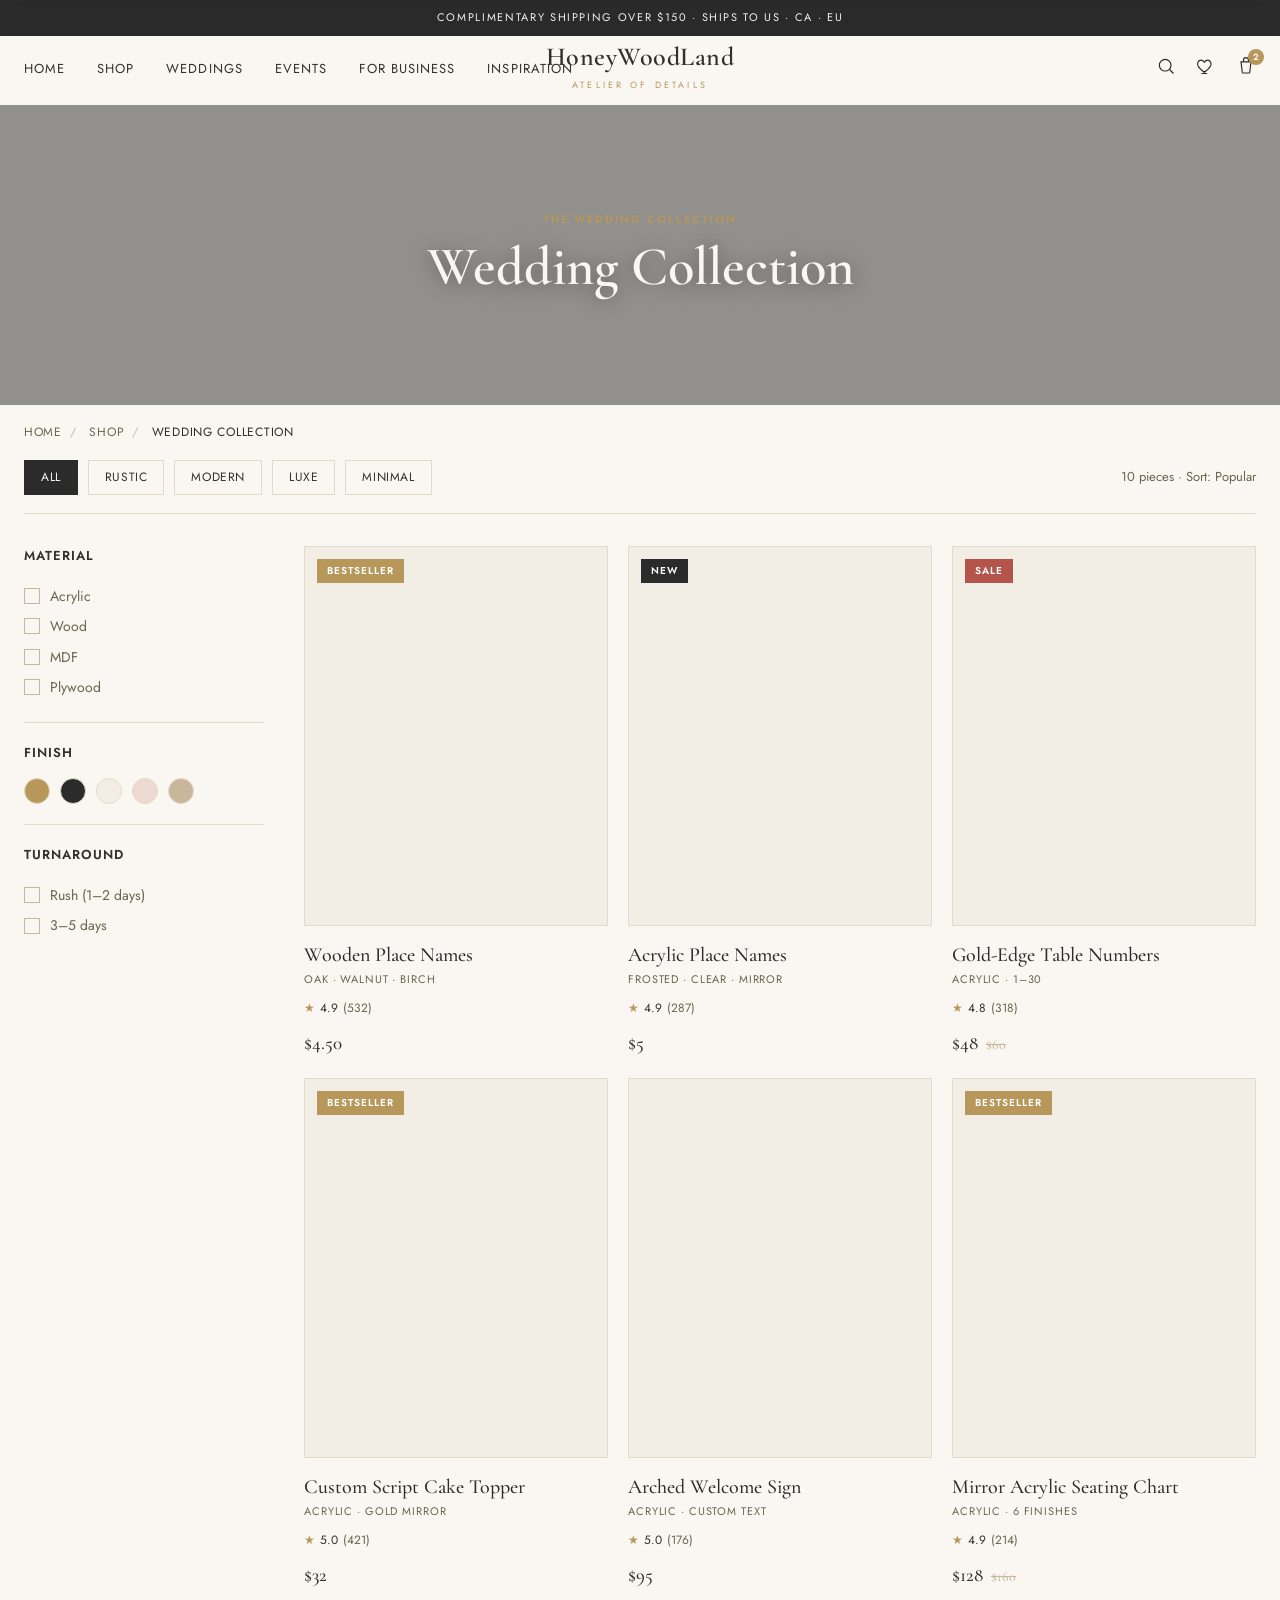
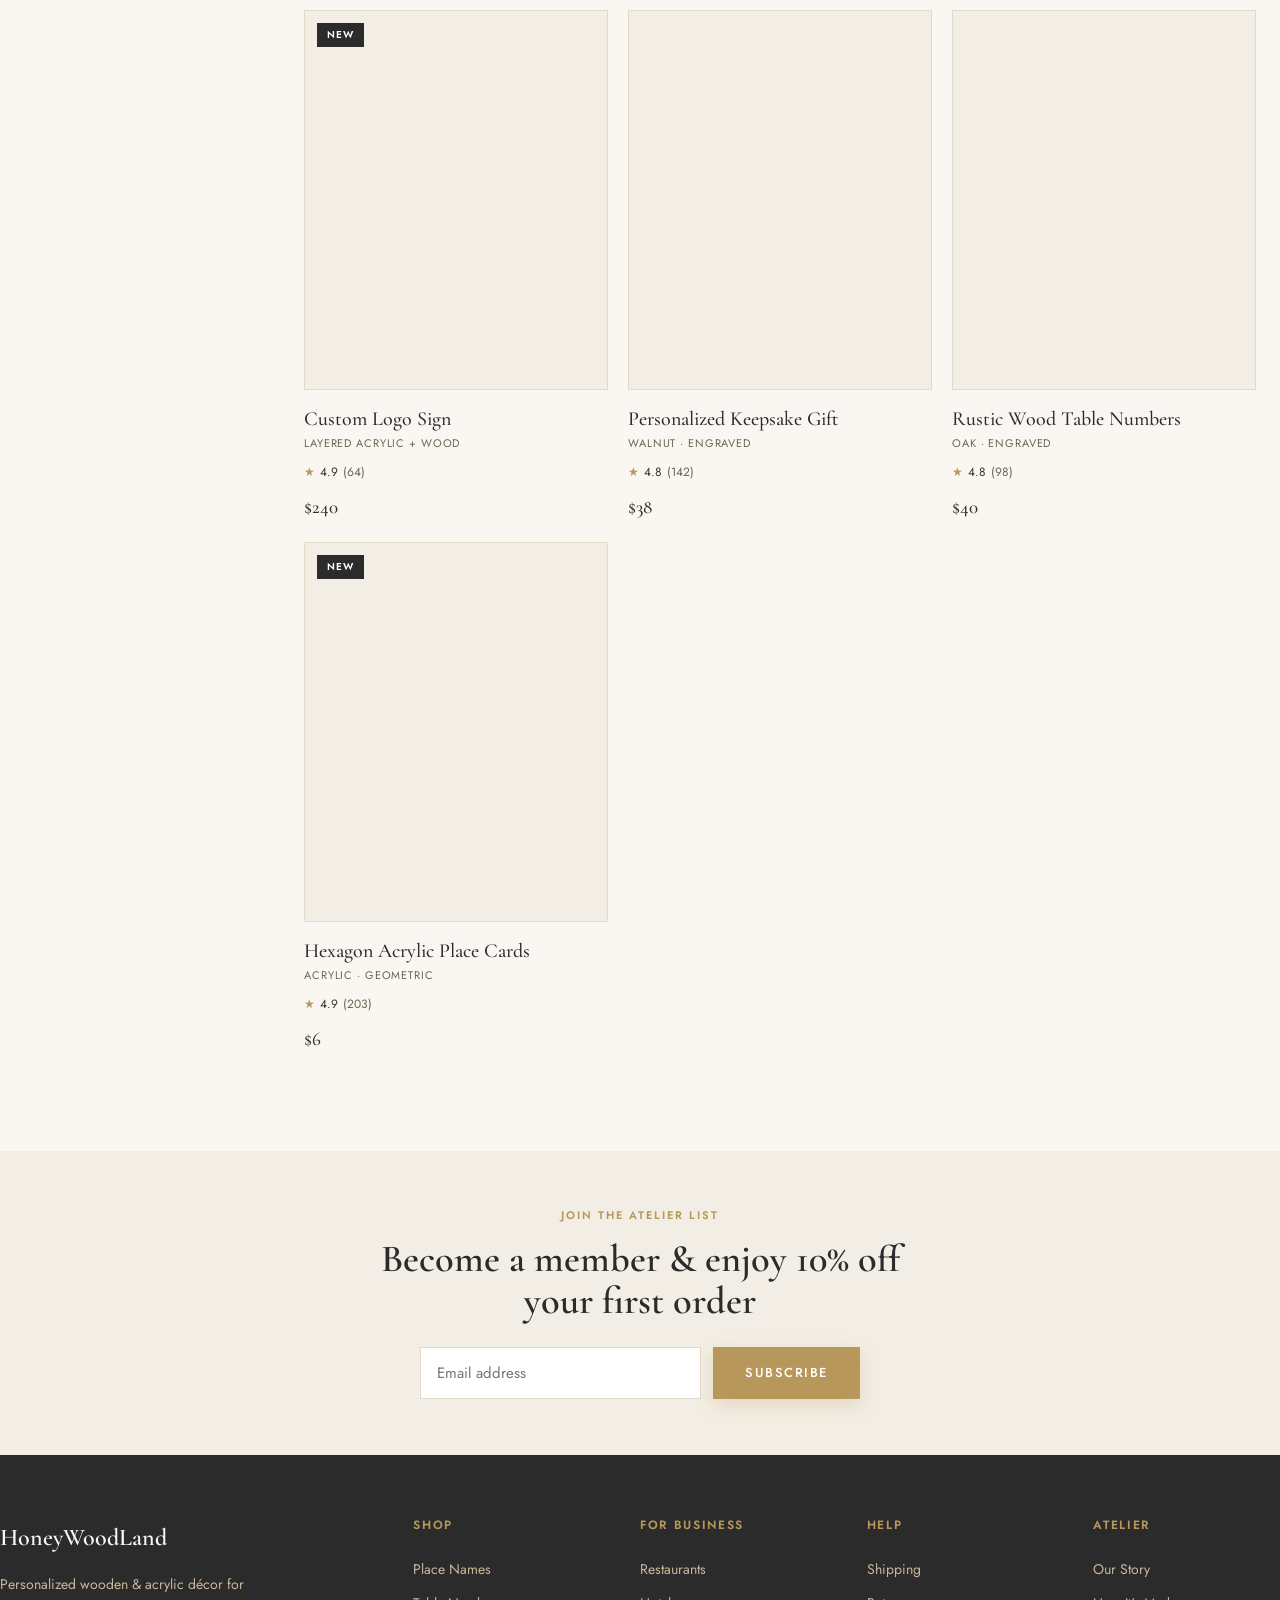
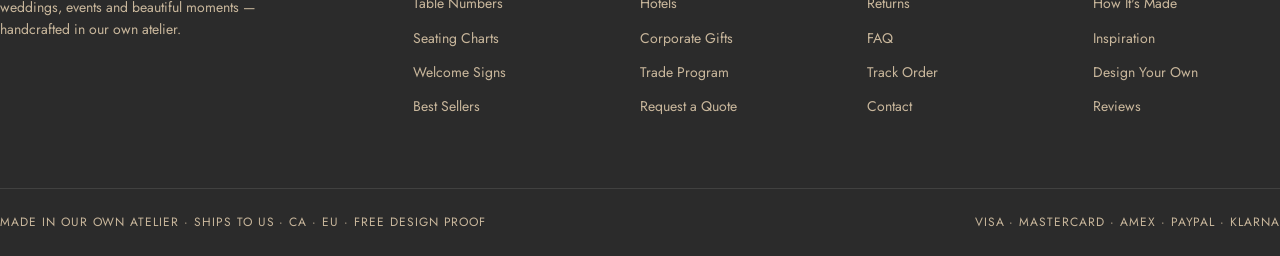
==== category.html @ e16d1b46 "Multi-page step 1: shared header/footer + real category page Co-Authored-By: Claude Opus 4.8 (1M con" ====
<!DOCTYPE html>
<html lang="en">
<head>
<meta charset="UTF-8" />
<meta name="viewport" content="width=device-width, initial-scale=1.0" />
<title>Wedding Collection — Personalized Place Names, Table Numbers &amp; Signs | HoneyWoodLand</title>
<meta name="description" content="Shop the HoneyWoodLand Wedding Collection — personalized laser-cut place names, table numbers, cake toppers, seating charts and custom acrylic &amp; wood signs. Free design proof, worldwide shipping." />
<meta name="keywords" content="personalized wedding decor, laser-cut place names, personalized table numbers, wedding signs, custom acrylic & wood decor, seating charts, cake toppers" />
<meta name="robots" content="index, follow" />
<meta name="theme-color" content="#B8975A" />
<link rel="canonical" href="https://kolomiichukvadym-a11y.github.io/honeywoodland/category.html" />

<!-- Favicon (emoji data-URI) -->
<link rel="icon" href="data:image/svg+xml,<svg xmlns='http://www.w3.org/2000/svg' viewBox='0 0 100 100'><text y='.9em' font-size='90'>🍯</text></svg>" />

<!-- Open Graph -->
<meta property="og:type" content="website" />
<meta property="og:site_name" content="HoneyWoodLand" />
<meta property="og:title" content="Wedding Collection — Personalized Place Names, Table Numbers &amp; Signs | HoneyWoodLand" />
<meta property="og:description" content="Shop personalized laser-cut place names, table numbers, cake toppers and custom acrylic &amp; wood wedding signs — handcrafted to order with a free design proof." />
<meta property="og:url" content="https://kolomiichukvadym-a11y.github.io/honeywoodland/category.html" />
<meta property="og:image" content="https://images.unsplash.com/photo-1523438885200-e635ba2c371e?auto=format&fit=crop&w=1200&q=80" />
<meta property="og:image:alt" content="Personalized wedding table numbers and place names from HoneyWoodLand" />

<!-- Twitter Card -->
<meta name="twitter:card" content="summary_large_image" />
<meta name="twitter:title" content="Wedding Collection — Personalized Décor | HoneyWoodLand" />
<meta name="twitter:description" content="Personalized place names, table numbers and custom acrylic &amp; wood wedding signs — handcrafted to order." />
<meta name="twitter:image" content="https://images.unsplash.com/photo-1523438885200-e635ba2c371e?auto=format&fit=crop&w=1200&q=80" />

<!-- Structured data -->
<script type="application/ld+json">
{
  "@context": "https://schema.org",
  "@type": "BreadcrumbList",
  "itemListElement": [
    { "@type": "ListItem", "position": 1, "name": "Home", "item": "https://kolomiichukvadym-a11y.github.io/honeywoodland/index.html" },
    { "@type": "ListItem", "position": 2, "name": "Shop", "item": "https://kolomiichukvadym-a11y.github.io/honeywoodland/category.html" },
    { "@type": "ListItem", "position": 3, "name": "Wedding Collection", "item": "https://kolomiichukvadym-a11y.github.io/honeywoodland/category.html" }
  ]
}
</script>

<link rel="preconnect" href="https://fonts.googleapis.com" />
<link rel="preconnect" href="https://fonts.gstatic.com" crossorigin />
<link href="https://fonts.googleapis.com/css2?family=Cormorant+Garamond:ital,wght@0,400;0,500;0,600;0,700;1,500&family=Jost:wght@300;400;500;600&display=swap" rel="stylesheet" />

<!-- Shared chrome -->
<link rel="stylesheet" href="assets/site.css" />
<script defer src="assets/site.js"></script>

<style>
  /* ===== category page (page-specific) ===== */
  .cat-hero{position:relative;height:300px;background-size:cover;background-position:center;
    display:flex;align-items:center;justify-content:center;text-align:center}
  .cat-hero .ov{position:absolute;inset:0;background:rgba(43,43,43,.5)}
  .cat-hero .c{position:relative;z-index:1;color:var(--ivory)}
  .cat-hero h1{color:var(--ivory);font-size:clamp(2.2rem,5vw,3.4rem);text-shadow:0 2px 20px rgba(0,0,0,.4);margin-top:10px}

  .breadcrumb{font-size:12px;letter-spacing:.06em;text-transform:uppercase;color:var(--muted);padding:18px 0}
  .breadcrumb a{transition:color .3s}
  .breadcrumb a:hover{color:var(--gold-deep)}
  .breadcrumb .sep{margin:0 8px;color:var(--taupe)}
  .breadcrumb .cur{color:var(--charcoal)}

  .cat-bar{display:flex;justify-content:space-between;align-items:center;gap:16px;flex-wrap:wrap;
    padding:0 0 18px;border-bottom:1px solid var(--line)}
  .cat-bar .chips{display:flex;gap:10px;flex-wrap:wrap}
  .chip{border:1px solid var(--line);padding:7px 16px;font-size:12px;letter-spacing:.05em;
    text-transform:uppercase;cursor:pointer;transition:all .2s;user-select:none}
  .chip.active{background:var(--charcoal);color:var(--ivory);border-color:var(--charcoal)}
  .cat-bar .meta{font-size:13px;color:var(--muted)}

  .cat-body{display:grid;grid-template-columns:240px 1fr;gap:40px;padding:32px 0 96px}
  @media(max-width:900px){.cat-body{grid-template-columns:1fr}.filters{display:none}}

  .filters .fg{border-bottom:1px solid var(--line);padding-bottom:20px;margin-bottom:20px}
  .filters .fg .ft{font-size:13px;font-weight:600;letter-spacing:.08em;text-transform:uppercase;margin-bottom:14px}
  .filters .fg label{display:flex;align-items:center;gap:10px;font-size:14px;color:var(--muted);padding:4px 0;cursor:pointer}
  .filters .fg label .bx{width:16px;height:16px;border:1px solid var(--taupe);position:relative;flex-shrink:0}
  .filters .fg label .bx.on{background:var(--gold);border-color:var(--gold)}
  .filters .fg label .bx.on::after{content:"";position:absolute;left:4px;top:1px;width:5px;height:9px;
    border:solid #fff;border-width:0 2px 2px 0;transform:rotate(45deg)}
  .filters .colors{display:flex;gap:10px;flex-wrap:wrap}
  .filters .colors .c{width:26px;height:26px;border-radius:50%;border:1px solid var(--line);cursor:pointer;transition:box-shadow .2s}
  .filters .colors .c.on{box-shadow:0 0 0 2px var(--gold),0 0 0 4px var(--ivory)}

  /* product cards (shared visual language with the home page) */
  .prods{display:grid;grid-template-columns:repeat(3,1fr);gap:20px}
  @media(max-width:980px){.prods{grid-template-columns:repeat(2,1fr)}}
  @media(max-width:520px){.prods{grid-template-columns:1fr}}
  .card{cursor:pointer;display:block}
  .card .imgbox{position:relative;aspect-ratio:4/5;overflow:hidden;border:1px solid var(--line);background:var(--cream);transition:box-shadow .5s}
  .card:hover .imgbox{box-shadow:0 18px 40px rgba(43,43,43,.12)}
  .card .imgbox .bg{position:absolute;inset:0;background-size:cover;background-position:center;
    transition:transform .7s cubic-bezier(.22,1,.36,1),opacity .7s}
  .card .imgbox .bg2{opacity:0}
  .card:hover .bg1{opacity:0;transform:scale(1.04)}
  .card:hover .bg2{opacity:1;transform:scale(1.04)}
  .card .badge{position:absolute;top:12px;left:12px;padding:4px 10px;font-size:10px;font-weight:600;
    letter-spacing:.1em;text-transform:uppercase;color:#fff;z-index:2}
  .badge-best{background:var(--gold)}.badge-new{background:var(--charcoal)}.badge-sale{background:#B5544A}
  .card .fav{position:absolute;top:12px;right:12px;width:36px;height:36px;border-radius:50%;
    background:rgba(250,247,242,.85);display:flex;align-items:center;justify-content:center;
    opacity:0;transition:opacity .3s;z-index:2}
  .card:hover .fav{opacity:1}
  .card .fav svg{width:16px;height:16px;stroke:var(--charcoal);stroke-width:1.5;fill:none}
  .card .info{padding-top:18px}
  .card .info h3{font-size:20px;font-weight:500;transition:color .3s}
  .card:hover .info h3{color:var(--gold-deep)}
  .card .info .mat{font-size:11px;letter-spacing:.08em;text-transform:uppercase;color:var(--muted);margin-top:5px}
  .card .info .rate{display:flex;align-items:center;gap:5px;font-size:12px;margin-top:10px}
  .card .info .rate .star{color:var(--gold)}
  .card .info .price{margin-top:10px;font-weight:500;font-family:var(--serif);font-size:19px}
  .card .info .price .old{color:var(--taupe);text-decoration:line-through;margin-left:8px;font-size:14px}
</style>
</head>
<body>

<!-- SHARED HEADER (injected by site.js) -->
<header id="site-header"></header>

<!-- CATEGORY HERO -->
<section class="cat-hero" aria-label="Wedding Collection" style="background-image:url('https://images.unsplash.com/photo-1523438885200-e635ba2c371e?auto=format&fit=crop&w=2000&q=80')">
  <div class="ov"></div>
  <div class="c">
    <p class="overline" style="color:var(--gold)">The Wedding Collection</p>
    <h1>Wedding Collection</h1>
  </div>
</section>

<main class="wrap">
  <!-- BREADCRUMB -->
  <nav class="breadcrumb" aria-label="Breadcrumb">
    <a href="index.html">Home</a><span class="sep">/</span>
    <a href="category.html">Shop</a><span class="sep">/</span>
    <span class="cur">Wedding Collection</span>
  </nav>

  <!-- STYLE CHIPS + COUNT -->
  <div class="cat-bar">
    <div class="chips">
      <div class="chip active">All</div>
      <div class="chip">Rustic</div>
      <div class="chip">Modern</div>
      <div class="chip">Luxe</div>
      <div class="chip">Minimal</div>
    </div>
    <div class="meta" id="catMeta">10 pieces · Sort: Popular</div>
  </div>

  <!-- FILTERS + GRID -->
  <div class="cat-body">
    <aside class="filters" aria-label="Filters">
      <div class="fg">
        <div class="ft">Material</div>
        <label><span class="bx"></span>Acrylic</label>
        <label><span class="bx"></span>Wood</label>
        <label><span class="bx"></span>MDF</label>
        <label><span class="bx"></span>Plywood</label>
      </div>
      <div class="fg">
        <div class="ft">Finish</div>
        <div class="colors">
          <div class="c" style="background:#B8975A" title="Gold"></div>
          <div class="c" style="background:#2B2B2B" title="Charcoal"></div>
          <div class="c" style="background:#F3EEE5" title="Frosted"></div>
          <div class="c" style="background:#EBD9D2" title="Blush"></div>
          <div class="c" style="background:#C9B79C" title="Oak"></div>
        </div>
      </div>
      <div class="fg" style="border:none">
        <div class="ft">Turnaround</div>
        <label><span class="bx"></span>Rush (1–2 days)</label>
        <label><span class="bx"></span>3–5 days</label>
      </div>
    </aside>

    <div class="prods" id="catProds"></div>
  </div>
</main>

<!-- SHARED FOOTER (injected by site.js) -->
<footer id="site-footer"></footer>

<script>
  /* ---- category product data ---- */
  var U = function (id, w) {
    return 'https://images.unsplash.com/photo-' + id + '?auto=format&fit=crop&w=' + (w || 600) + '&q=80';
  };
  var products = [
    {t:"Wooden Place Names",m:"Oak · Walnut · Birch",p:"$4.50",r:"4.9",rv:"532",b:"best",i:"1464366400600-7168b8af9bc3",h:"1511285560929-80b456fea0bc"},
    {t:"Acrylic Place Names",m:"Frosted · Clear · Mirror",p:"$5",r:"4.9",rv:"287",b:"new",i:"1606800052052-a08af7148866",h:"1519225421980-715cb0215aed"},
    {t:"Gold-Edge Table Numbers",m:"Acrylic · 1–30",p:"$48",o:"$60",r:"4.8",rv:"318",b:"sale",i:"1523438885200-e635ba2c371e",h:"1478146896981-b80fe463b330"},
    {t:"Custom Script Cake Topper",m:"Acrylic · Gold mirror",p:"$32",r:"5.0",rv:"421",b:"best",i:"1535254973040-607b474cb50d",h:"1522767131594-6b7e96848fba"},
    {t:"Arched Welcome Sign",m:"Acrylic · Custom text",p:"$95",r:"5.0",rv:"176",i:"1591604466107-ec97de577aff",h:"1525258946800-98cfd641d0de"},
    {t:"Mirror Acrylic Seating Chart",m:"Acrylic · 6 finishes",p:"$128",o:"$160",r:"4.9",rv:"214",b:"best",i:"1519225421980-715cb0215aed",h:"1606800052052-a08af7148866"},
    {t:"Custom Logo Sign",m:"Layered Acrylic + Wood",p:"$240",r:"4.9",rv:"64",b:"new",i:"1517248135467-4c7edcad34c4",h:"1554118811-1e0d58224f24"},
    {t:"Personalized Keepsake Gift",m:"Walnut · Engraved",p:"$38",r:"4.8",rv:"142",i:"1503602642458-232111445657",h:"1525258946800-98cfd641d0de"},
    {t:"Rustic Wood Table Numbers",m:"Oak · Engraved",p:"$40",r:"4.8",rv:"98",i:"1464366400600-7168b8af9bc3",h:"1523438885200-e635ba2c371e"},
    {t:"Hexagon Acrylic Place Cards",m:"Acrylic · Geometric",p:"$6",r:"4.9",rv:"203",b:"new",i:"1606800052052-a08af7148866",h:"1478146896981-b80fe463b330"}
  ];
  var badgeCls = {best:"badge-best", "new":"badge-new", sale:"badge-sale"};
  var badgeTxt = {best:"Bestseller", "new":"New", sale:"Sale"};

  function card(p) {
    return '<a class="card" href="product.html">' +
      '<div class="imgbox">' +
        (p.b ? '<span class="badge ' + badgeCls[p.b] + '">' + badgeTxt[p.b] + '</span>' : '') +
        '<span class="fav" role="button" aria-label="Add to wishlist"><svg viewBox="0 0 24 24"><path d="M12 21s-7-4.5-9.5-9C1 9 2.5 5 6 5c2 0 3.2 1.3 4 2.5C10.8 6.3 12 5 14 5c3.5 0 5 4 3.5 7-2.5 4.5-9.5 9-9.5 9z"/></svg></span>' +
        '<div class="bg bg1" role="img" aria-label="' + p.t + ' — ' + p.m + '" style="background-image:url(\'' + U(p.i, 600) + '\')"></div>' +
        '<div class="bg bg2" aria-hidden="true" style="background-image:url(\'' + U(p.h, 600) + '\')"></div>' +
      '</div>' +
      '<div class="info">' +
        '<h3>' + p.t + '</h3>' +
        '<div class="mat">' + p.m + '</div>' +
        '<div class="rate"><span class="star">★</span> ' + p.r + ' <span style="color:var(--muted)">(' + p.rv + ')</span></div>' +
        '<div class="price">' + p.p + (p.o ? '<span class="old">' + p.o + '</span>' : '') + '</div>' +
      '</div>' +
    '</a>';
  }

  var grid = document.getElementById('catProds');
  grid.innerHTML = products.map(card).join('');
  document.getElementById('catMeta').textContent = products.length + ' pieces · Sort: Popular';

  /* heart = wishlist (don't navigate); card body = go to product.html */
  grid.addEventListener('click', function (e) {
    var fav = e.target.closest('.fav');
    if (fav) {
      e.preventDefault();
      fav.classList.toggle('on');
      window.toast(fav.classList.contains('on') ? 'Added to wishlist' : 'Removed from wishlist');
    }
  });

  /* style chips (single select) */
  document.querySelectorAll('.cat-bar .chips .chip').forEach(function (c) {
    c.addEventListener('click', function () {
      var cur = document.querySelector('.cat-bar .chips .chip.active');
      if (cur) cur.classList.remove('active');
      c.classList.add('active');
    });
  });

  /* filter checkboxes + colour swatches */
  document.querySelectorAll('.filters .fg label').forEach(function (l) {
    var bx = l.querySelector('.bx');
    if (bx) l.addEventListener('click', function () { bx.classList.toggle('on'); });
  });
  document.querySelectorAll('.filters .colors .c').forEach(function (c) {
    c.addEventListener('click', function () { c.classList.toggle('on'); });
  });
</script>
</body>
</html>
---- assets/site.css ----
/* ============================================================
   HoneyWoodLand — shared site styles (tokens, base, utilities,
   buttons, header, footer, drawer, search, toast).
   Page-specific styles live in each page's own <style> block.
   ============================================================ */

:root{
  --ivory:#FAF7F2; --cream:#F3EEE5; --charcoal:#2B2B2B; --ink:#33312c;
  --gold:#B8975A; --gold-deep:#9C7D44; --taupe:#C9B79C; --blush:#EBD9D2;
  --line:#E3DAC9; --muted:#6B6451; --white:#fff;
  --serif:'Cormorant Garamond',Georgia,serif;
  --sans:'Jost',system-ui,sans-serif;
  --max:1320px;
}

/* base */
*{margin:0;padding:0;box-sizing:border-box}
html{scroll-behavior:smooth}
body{font-family:var(--sans);background:var(--ivory);color:var(--ink);
  -webkit-font-smoothing:antialiased;line-height:1.6;overflow-x:hidden}
img{display:block;max-width:100%}
a{text-decoration:none;color:inherit}
::selection{background:rgba(184,151,90,.3)}
h1,h2,h3,h4{font-family:var(--serif);font-weight:600;color:var(--charcoal);line-height:1.1}
[id]{scroll-margin-top:88px}

/* utilities */
.wrap{max-width:var(--max);margin:0 auto;padding:0 24px}
.overline{font-size:11px;font-weight:600;letter-spacing:.18em;text-transform:uppercase;color:var(--gold)}
.section{padding:96px 0}
@media(max-width:768px){.section{padding:56px 0}}
.head{text-align:center;margin-bottom:48px}
.head h2{font-size:clamp(2rem,4vw,2.8rem);margin-top:12px}
.head.row{display:flex;justify-content:space-between;align-items:flex-end;text-align:left}
@media(max-width:680px){.head.row{flex-direction:column;align-items:flex-start;gap:16px}}

/* buttons */
.btn{display:inline-flex;align-items:center;gap:8px;padding:16px 32px;font-family:var(--sans);
  font-size:13px;font-weight:500;letter-spacing:.12em;text-transform:uppercase;cursor:pointer;
  border:none;transition:all .35s cubic-bezier(.22,1,.36,1)}
.btn-primary{background:var(--gold);color:#fff;box-shadow:0 6px 20px rgba(184,151,90,.28)}
.btn-primary:hover{background:var(--gold-deep);box-shadow:0 8px 26px rgba(156,125,68,.36);transform:translateY(-1px)}
.btn-outline{background:transparent;border:1.5px solid var(--charcoal);color:var(--charcoal)}
.btn-outline:hover{background:var(--charcoal);color:var(--ivory)}
.btn-light{background:transparent;border:1.5px solid rgba(250,247,242,.7);color:var(--ivory)}
.btn-light:hover{background:var(--ivory);color:var(--charcoal)}
.arrow{display:inline-flex;align-items:center;gap:8px;font-size:13px;font-weight:500;
  letter-spacing:.1em;text-transform:uppercase;color:var(--gold-deep);transition:gap .3s;cursor:pointer}
.arrow:hover{gap:14px}

/* ============ ANNOUNCEMENT + HEADER ============ */
.announce{background:var(--charcoal);color:var(--ivory);text-align:center;
  font-size:11px;letter-spacing:.15em;padding:9px 0}
header{position:sticky;top:0;z-index:100;background:var(--ivory);border-bottom:1px solid transparent;
  transition:border-color .3s,background .3s}
header.scrolled{border-color:var(--line);background:rgba(250,247,242,.96);backdrop-filter:blur(8px)}
.nav{display:flex;align-items:center;justify-content:space-between;height:68px;position:relative}
.nav-links{display:flex;gap:32px;align-items:center}
.nav-links a{font-size:13px;letter-spacing:.08em;text-transform:uppercase;transition:color .3s;position:relative}
.nav-links a:hover{color:var(--gold-deep)}
.logo{position:absolute;left:50%;transform:translateX(-50%);text-align:center}
.logo .name{font-family:var(--serif);font-size:26px;font-weight:600;letter-spacing:.02em;display:block;line-height:1}
.logo .tag{font-size:9px;letter-spacing:.35em;text-transform:uppercase;color:var(--gold);margin-top:2px}
.nav-icons{display:flex;gap:20px;align-items:center}
.nav-icons svg{width:20px;height:20px;stroke:var(--charcoal);stroke-width:1.4;fill:none;cursor:pointer;transition:stroke .3s}
.nav-icons a{cursor:pointer}
.nav-icons a:hover svg{stroke:var(--gold-deep)}
.nav-icons a.wish.on svg{fill:var(--gold);stroke:var(--gold)}
.cart-ico{position:relative}
.cart-badge{position:absolute;top:-7px;right:-8px;background:var(--gold);color:#fff;font-size:9px;
  font-weight:600;width:16px;height:16px;border-radius:50%;display:flex;align-items:center;justify-content:center}
@keyframes badgePop{0%{transform:scale(1)}40%{transform:scale(1.55)}100%{transform:scale(1)}}
.cart-badge.pop{animation:badgePop .4s cubic-bezier(.22,1,.36,1)}
.burger{display:none;cursor:pointer}
.burger svg{width:24px;height:24px;stroke:var(--charcoal);stroke-width:1.4;fill:none}
@media(max-width:980px){
  .nav-links{display:none}.burger{display:block}
  .logo{left:auto;right:0;transform:none;position:static;margin-left:16px;flex:1}
  .logo .name{font-size:22px;text-align:left}.logo .tag{display:none}
}

/* ============ SEARCH DROPDOWN ============ */
.searchbar{position:fixed;left:0;right:0;top:0;z-index:150;background:var(--ivory);
  border-bottom:1px solid var(--line);box-shadow:0 12px 30px rgba(43,43,43,.08);
  transform:translateY(-100%);transition:transform .35s cubic-bezier(.22,1,.36,1)}
.searchbar.open{transform:none}
.searchbar form{display:flex;align-items:center;gap:16px;height:74px}
.searchbar svg{width:20px;height:20px;stroke:var(--gold-deep);stroke-width:1.6;fill:none;flex-shrink:0}
.searchbar input{flex:1;border:none;background:none;outline:none;font-family:var(--serif);
  font-size:clamp(18px,3vw,26px);color:var(--charcoal)}
.searchbar input::placeholder{color:var(--taupe)}
.searchbar .close{cursor:pointer;border:none;background:none;font-size:24px;line-height:1;color:var(--muted)}
.searchbar .close:hover{color:var(--charcoal)}

/* ============ TOAST ============ */
.toast{position:fixed;left:50%;bottom:32px;transform:translate(-50%,20px);z-index:300;
  background:var(--charcoal);color:var(--ivory);padding:14px 22px;font-size:12px;letter-spacing:.08em;
  text-transform:uppercase;box-shadow:0 14px 34px rgba(43,43,43,.32);opacity:0;pointer-events:none;
  display:flex;align-items:center;gap:10px;transition:opacity .3s,transform .3s;max-width:90vw}
.toast::before{content:"";width:7px;height:7px;border-radius:50%;background:var(--gold);flex-shrink:0}
.toast.show{opacity:1;transform:translate(-50%,0)}

/* ============ FOOTER ============ */
footer{background:var(--charcoal);color:var(--ivory)}
.news{background:var(--cream);color:var(--charcoal);text-align:center;padding:56px 24px}
.news h2{font-size:clamp(1.8rem,3vw,2.4rem);max-width:560px;margin:14px auto 0}
.news form{display:flex;gap:12px;max-width:440px;margin:24px auto 0}
.news input{flex:1;height:52px;border:1px solid var(--line);background:#fff;padding:0 16px;font-family:var(--sans);font-size:15px;outline:none}
.news input:focus{border-color:var(--gold)}
@media(max-width:560px){.news form{flex-direction:column}}
.foot-cols{display:grid;grid-template-columns:2fr 1fr 1fr 1fr 1fr;gap:40px;padding:64px 0}
.foot-cols .brand .name{font-family:var(--serif);font-size:24px;font-weight:600}
.foot-cols .brand p{color:var(--taupe);font-size:14px;max-width:280px;margin-top:16px}
.foot-col h4{font-family:var(--sans);font-size:12px;font-weight:600;letter-spacing:.14em;
  text-transform:uppercase;color:var(--gold);margin-bottom:20px}
.foot-col a{display:block;color:var(--taupe);font-size:14px;padding:6px 0;transition:color .3s;cursor:pointer}
.foot-col a:hover{color:var(--ivory)}
.foot-bottom{border-top:1px solid rgba(250,247,242,.1);padding:24px 0;display:flex;
  justify-content:space-between;align-items:center;flex-wrap:wrap;gap:12px;
  font-size:12px;letter-spacing:.08em;color:var(--taupe)}
@media(max-width:900px){.foot-cols{grid-template-columns:1fr 1fr;gap:32px}.foot-cols .brand{grid-column:span 2}}

/* ============ MOBILE DRAWER ============ */
.drawer{position:fixed;inset:0;z-index:200;visibility:hidden}
.drawer.open{visibility:visible}
.drawer .scrim{position:absolute;inset:0;background:rgba(43,43,43,.4);opacity:0;transition:opacity .3s}
.drawer.open .scrim{opacity:1}
.drawer .panel{position:absolute;left:0;top:0;height:100%;width:84%;max-width:360px;background:var(--ivory);
  transform:translateX(-100%);transition:transform .35s cubic-bezier(.22,1,.36,1);padding:24px}
.drawer.open .panel{transform:none}
.drawer .panel .x{display:flex;justify-content:space-between;align-items:center;margin-bottom:24px}
.drawer .panel .x .name{font-family:var(--serif);font-size:22px;font-weight:600}
.drawer .panel a{display:block;padding:14px 0;border-bottom:1px solid var(--line);font-size:15px;
  letter-spacing:.08em;text-transform:uppercase}
.drawer .panel svg{width:24px;height:24px;stroke:var(--charcoal);stroke-width:1.4;fill:none;cursor:pointer}

/* shared product-card favourite active state (cards live on multiple pages) */
.card .fav.on{opacity:1}
.card .fav.on svg{fill:var(--gold);stroke:var(--gold)}
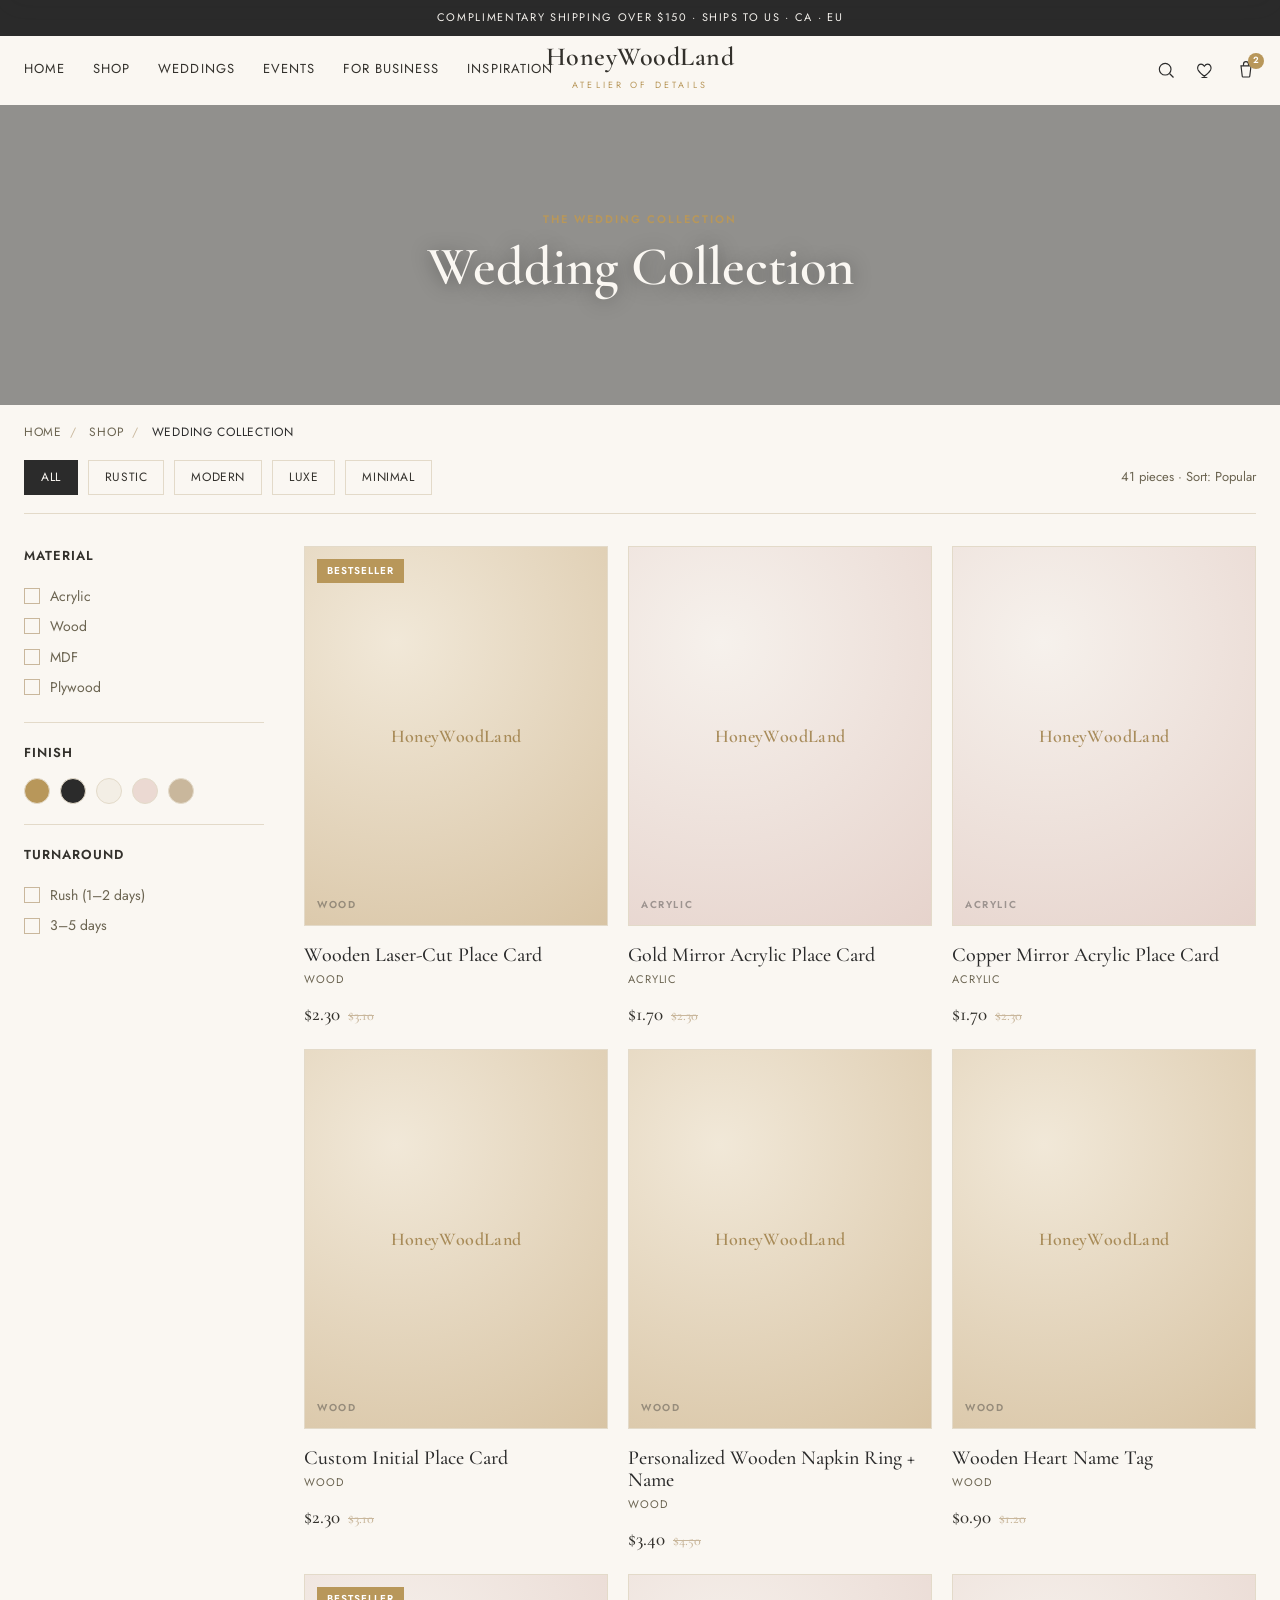
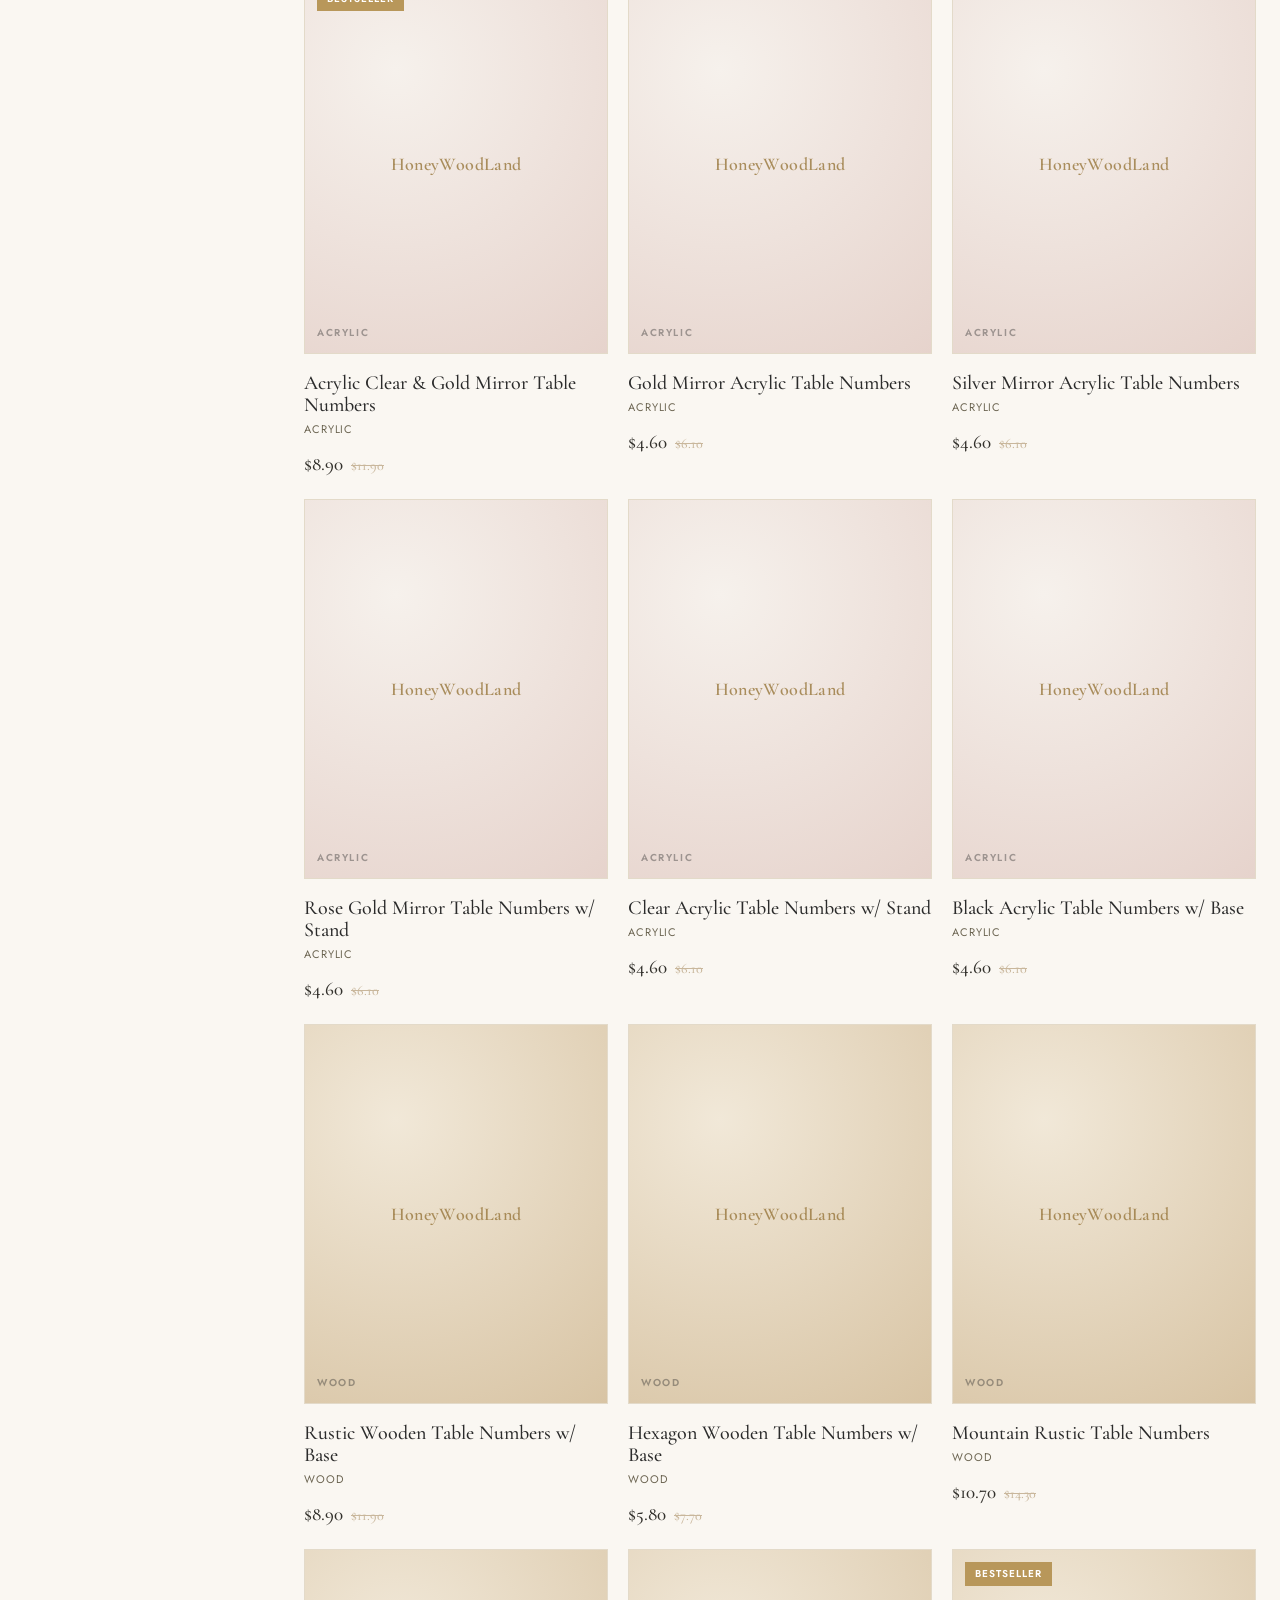
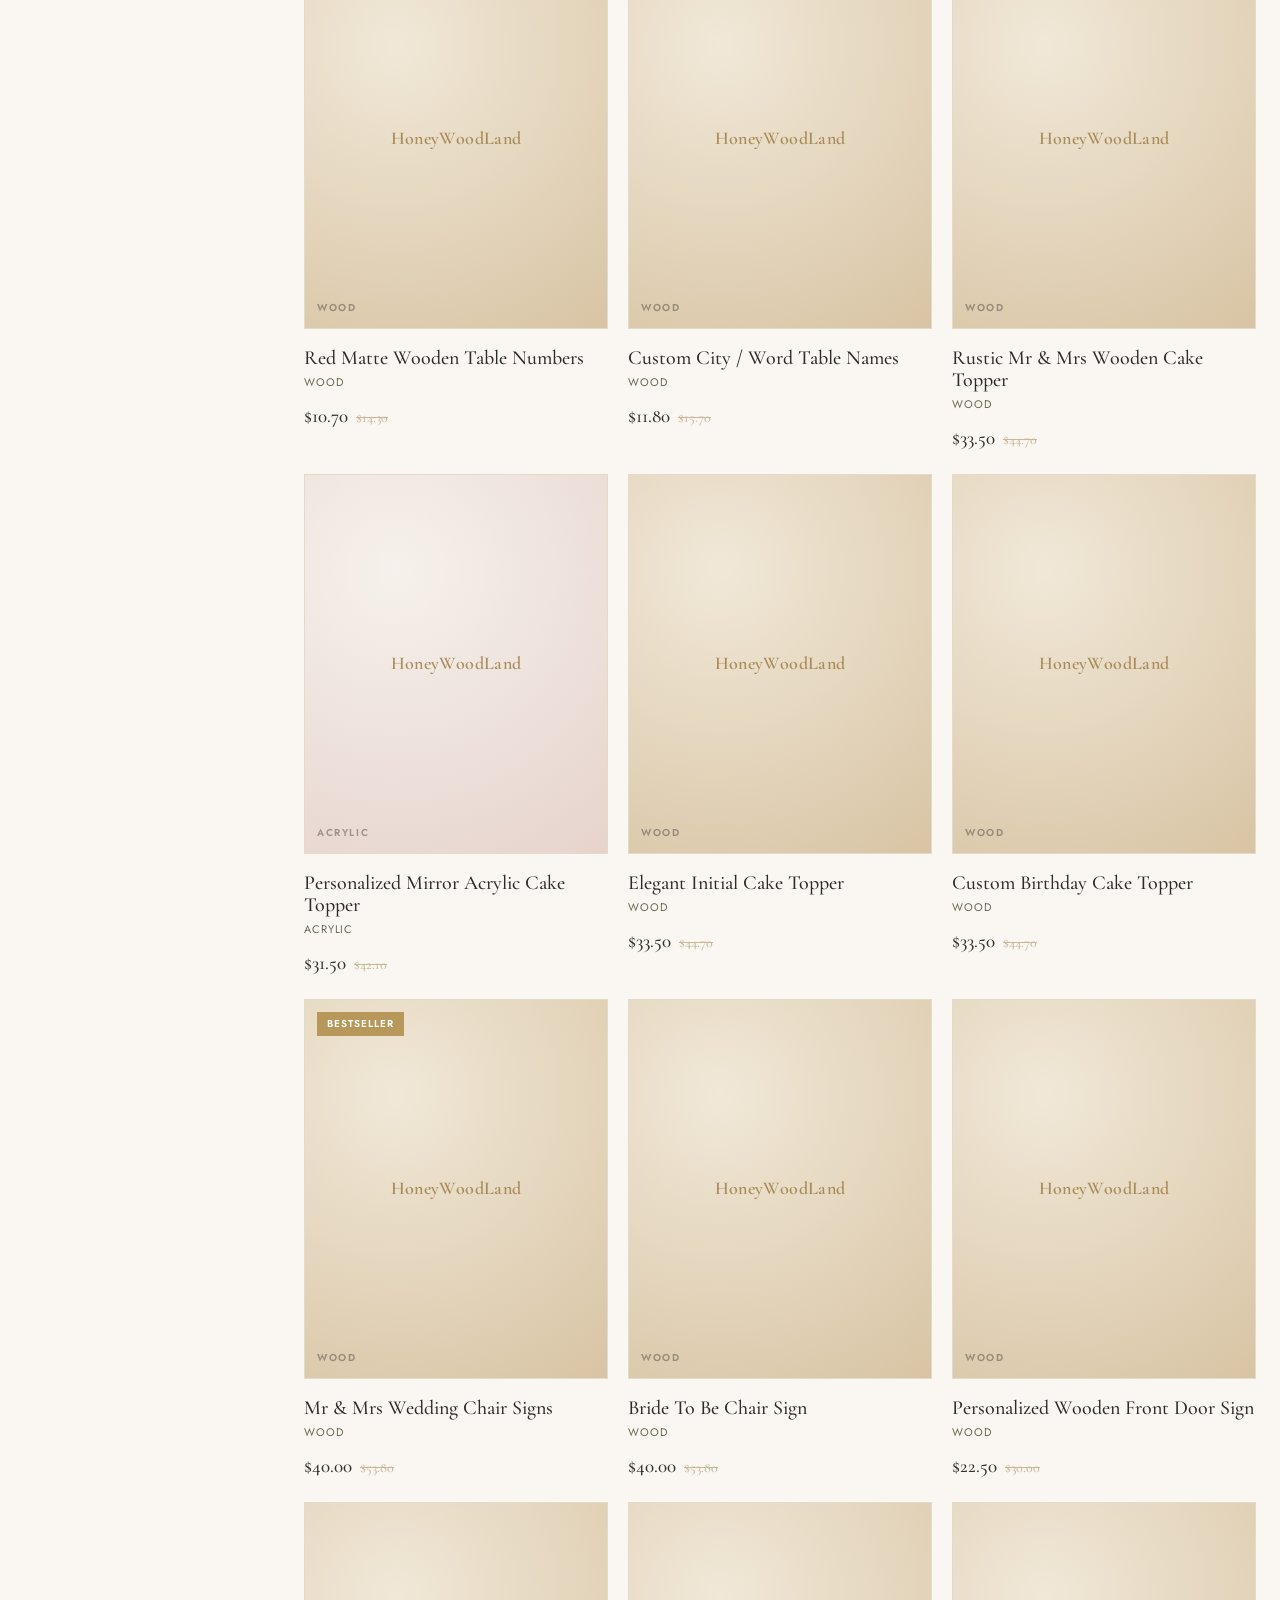
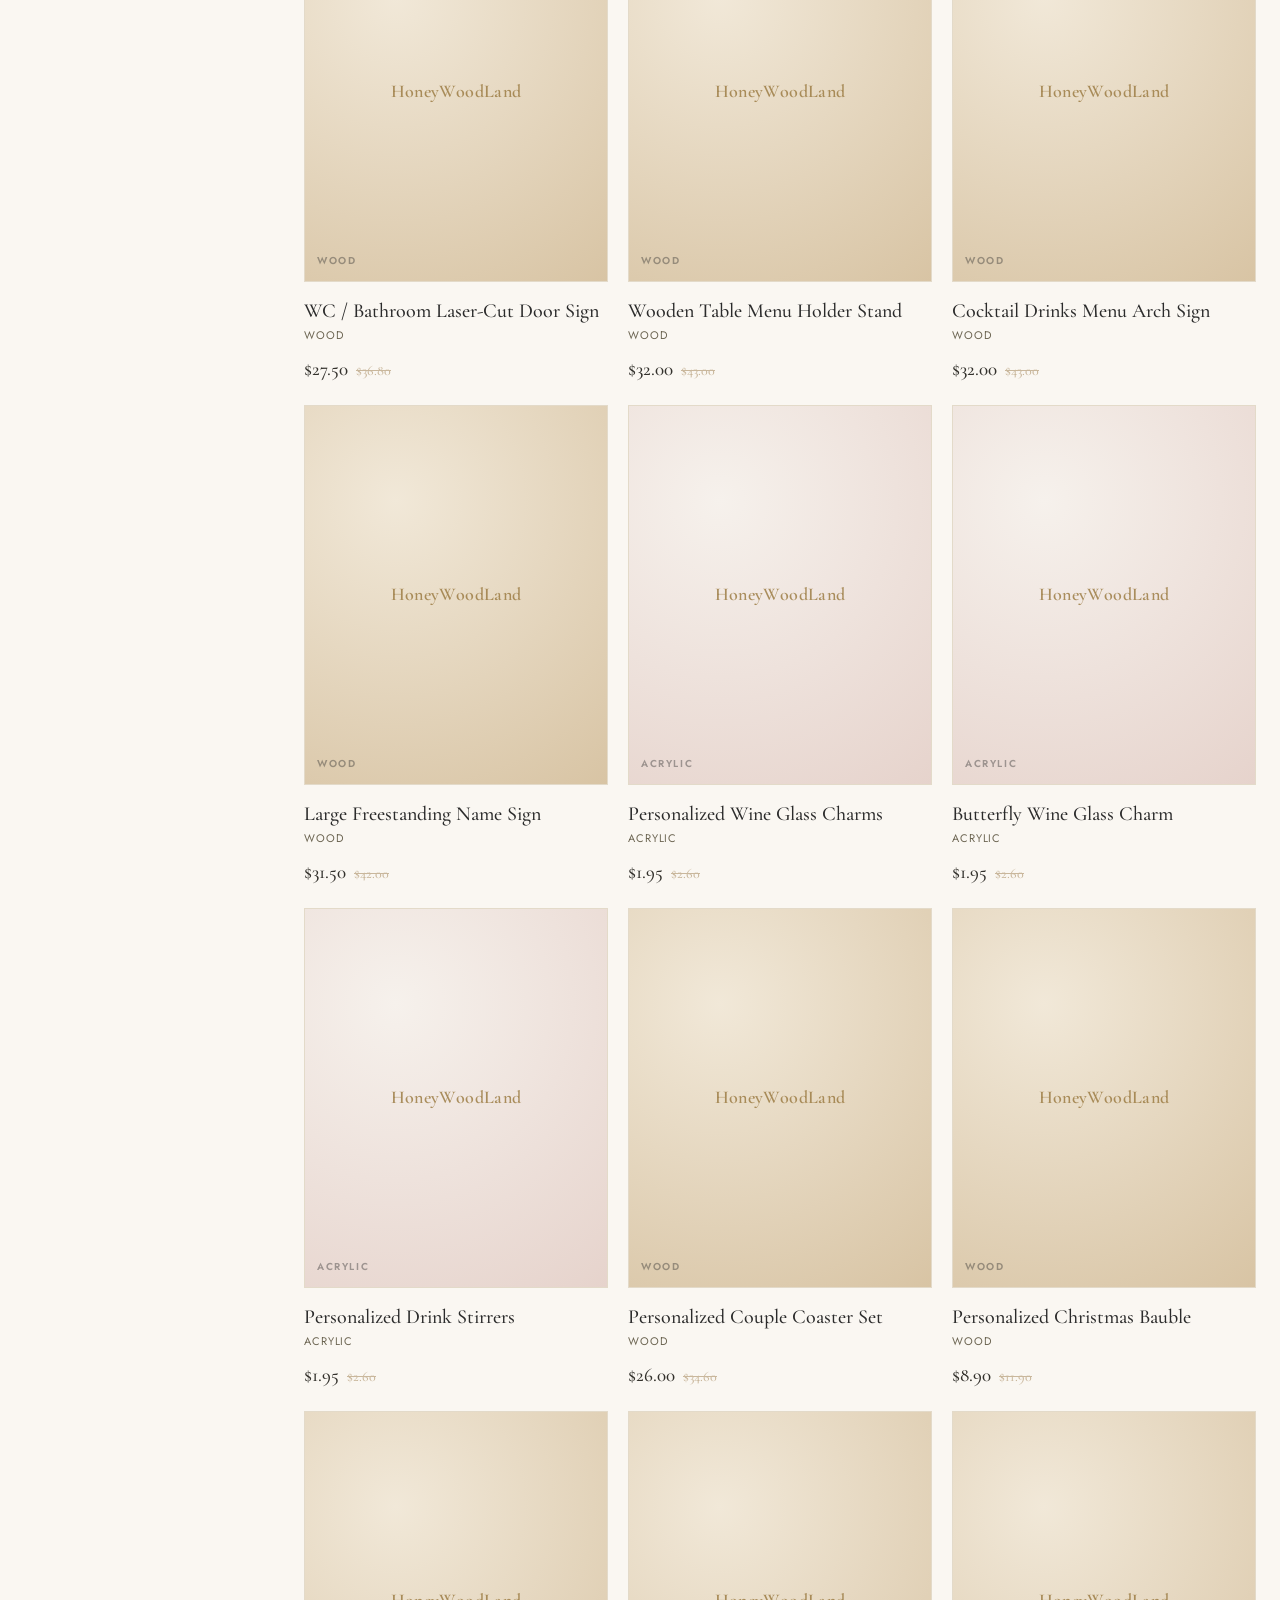
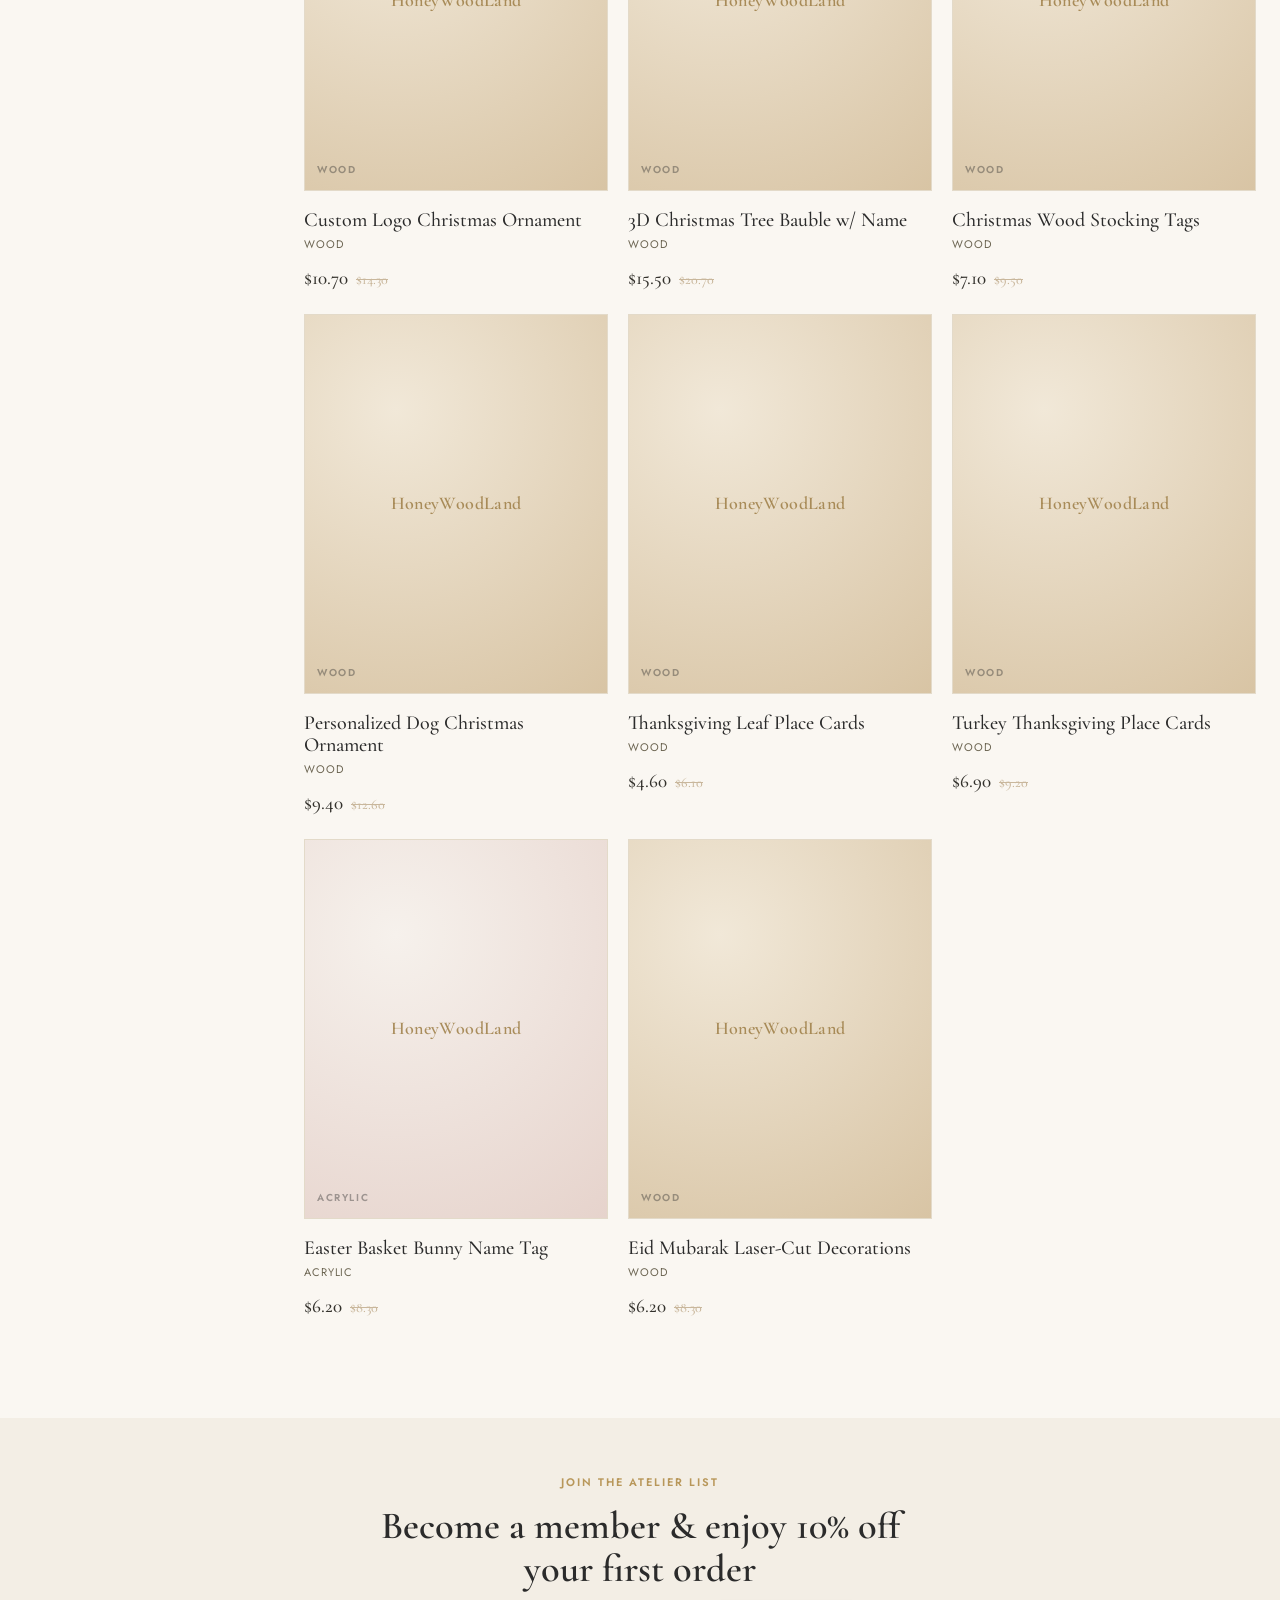
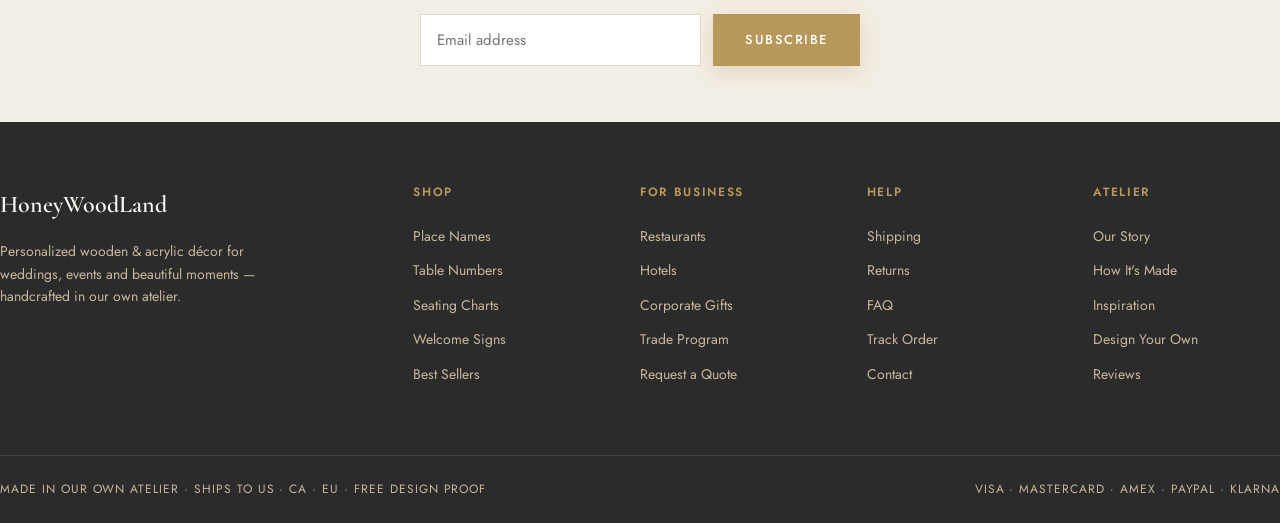
==== commit e08e6e75: "Add real product catalog (products.js) + dynamic rendering Co-Authored-By: Claude Opus 4.8 (1M conte" ====
--- a/category.html
+++ b/category.html
@@ -47,6 +47,7 @@
 
 <!-- Shared chrome -->
 <link rel="stylesheet" href="assets/site.css" />
+<script src="assets/products.js"></script>
 <script defer src="assets/site.js"></script>
 
 <style>
@@ -184,45 +185,24 @@
 <footer id="site-footer"></footer>
 
 <script>
-  /* ---- category product data ---- */
-  var U = function (id, w) {
-    return 'https://images.unsplash.com/photo-' + id + '?auto=format&fit=crop&w=' + (w || 600) + '&q=80';
-  };
-  var products = [
-    {t:"Wooden Place Names",m:"Oak · Walnut · Birch",p:"$4.50",r:"4.9",rv:"532",b:"best",i:"1464366400600-7168b8af9bc3",h:"1511285560929-80b456fea0bc"},
-    {t:"Acrylic Place Names",m:"Frosted · Clear · Mirror",p:"$5",r:"4.9",rv:"287",b:"new",i:"1606800052052-a08af7148866",h:"1519225421980-715cb0215aed"},
-    {t:"Gold-Edge Table Numbers",m:"Acrylic · 1–30",p:"$48",o:"$60",r:"4.8",rv:"318",b:"sale",i:"1523438885200-e635ba2c371e",h:"1478146896981-b80fe463b330"},
-    {t:"Custom Script Cake Topper",m:"Acrylic · Gold mirror",p:"$32",r:"5.0",rv:"421",b:"best",i:"1535254973040-607b474cb50d",h:"1522767131594-6b7e96848fba"},
-    {t:"Arched Welcome Sign",m:"Acrylic · Custom text",p:"$95",r:"5.0",rv:"176",i:"1591604466107-ec97de577aff",h:"1525258946800-98cfd641d0de"},
-    {t:"Mirror Acrylic Seating Chart",m:"Acrylic · 6 finishes",p:"$128",o:"$160",r:"4.9",rv:"214",b:"best",i:"1519225421980-715cb0215aed",h:"1606800052052-a08af7148866"},
-    {t:"Custom Logo Sign",m:"Layered Acrylic + Wood",p:"$240",r:"4.9",rv:"64",b:"new",i:"1517248135467-4c7edcad34c4",h:"1554118811-1e0d58224f24"},
-    {t:"Personalized Keepsake Gift",m:"Walnut · Engraved",p:"$38",r:"4.8",rv:"142",i:"1503602642458-232111445657",h:"1525258946800-98cfd641d0de"},
-    {t:"Rustic Wood Table Numbers",m:"Oak · Engraved",p:"$40",r:"4.8",rv:"98",i:"1464366400600-7168b8af9bc3",h:"1523438885200-e635ba2c371e"},
-    {t:"Hexagon Acrylic Place Cards",m:"Acrylic · Geometric",p:"$6",r:"4.9",rv:"203",b:"new",i:"1606800052052-a08af7148866",h:"1478146896981-b80fe463b330"}
-  ];
-  var badgeCls = {best:"badge-best", "new":"badge-new", sale:"badge-sale"};
-  var badgeTxt = {best:"Bestseller", "new":"New", sale:"Sale"};
-
-  function card(p) {
-    return '<a class="card" href="product.html">' +
-      '<div class="imgbox">' +
-        (p.b ? '<span class="badge ' + badgeCls[p.b] + '">' + badgeTxt[p.b] + '</span>' : '') +
-        '<span class="fav" role="button" aria-label="Add to wishlist"><svg viewBox="0 0 24 24"><path d="M12 21s-7-4.5-9.5-9C1 9 2.5 5 6 5c2 0 3.2 1.3 4 2.5C10.8 6.3 12 5 14 5c3.5 0 5 4 3.5 7-2.5 4.5-9.5 9-9.5 9z"/></svg></span>' +
-        '<div class="bg bg1" role="img" aria-label="' + p.t + ' — ' + p.m + '" style="background-image:url(\'' + U(p.i, 600) + '\')"></div>' +
-        '<div class="bg bg2" aria-hidden="true" style="background-image:url(\'' + U(p.h, 600) + '\')"></div>' +
-      '</div>' +
-      '<div class="info">' +
-        '<h3>' + p.t + '</h3>' +
-        '<div class="mat">' + p.m + '</div>' +
-        '<div class="rate"><span class="star">★</span> ' + p.r + ' <span style="color:var(--muted)">(' + p.rv + ')</span></div>' +
-        '<div class="price">' + p.p + (p.o ? '<span class="old">' + p.o + '</span>' : '') + '</div>' +
-      '</div>' +
-    '</a>';
+  /* ---- category page renders from the central catalog (assets/products.js) ---- */
+  var catalog = window.HWL_PRODUCTS || [];
+  var grid = document.getElementById('catProds');
+  var activeMaterials = {}; /* e.g. {Wood:true, Acrylic:true} — empty = show all */
+
+  function visibleProducts() {
+    var mats = Object.keys(activeMaterials).filter(function (k) { return activeMaterials[k]; });
+    if (!mats.length) return catalog;
+    return catalog.filter(function (p) { return activeMaterials[p.material]; });
   }
 
-  var grid = document.getElementById('catProds');
-  grid.innerHTML = products.map(card).join('');
-  document.getElementById('catMeta').textContent = products.length + ' pieces · Sort: Popular';
+  function renderGrid() {
+    var list = visibleProducts();
+    grid.innerHTML = list.map(window.HWL.cardHTML).join('');
+    document.getElementById('catMeta').textContent =
+      list.length + (list.length === 1 ? ' piece' : ' pieces') + ' · Sort: Popular';
+  }
+  renderGrid();
 
   /* heart = wishlist (don't navigate); card body = go to product.html */
   grid.addEventListener('click', function (e) {
@@ -234,7 +214,7 @@
     }
   });
 
-  /* style chips (single select) */
+  /* style chips (single select, visual) */
   document.querySelectorAll('.cat-bar .chips .chip').forEach(function (c) {
     c.addEventListener('click', function () {
       var cur = document.querySelector('.cat-bar .chips .chip.active');
@@ -243,10 +223,18 @@
     });
   });
 
-  /* filter checkboxes + colour swatches */
+  /* Material filter actually filters the grid; other filter groups stay visual */
   document.querySelectorAll('.filters .fg label').forEach(function (l) {
     var bx = l.querySelector('.bx');
-    if (bx) l.addEventListener('click', function () { bx.classList.toggle('on'); });
+    if (!bx) return;
+    var name = l.textContent.trim(); /* "Acrylic" / "Wood" / "MDF" / "Plywood" */
+    l.addEventListener('click', function () {
+      var on = bx.classList.toggle('on');
+      if (name === 'Wood' || name === 'Acrylic') {
+        activeMaterials[name] = on;
+        renderGrid();
+      }
+    });
   });
   document.querySelectorAll('.filters .colors .c').forEach(function (c) {
     c.addEventListener('click', function () { c.classList.toggle('on'); });
--- a/assets/site.css
+++ b/assets/site.css
@@ -54,16 +54,17 @@
 header{position:sticky;top:0;z-index:100;background:var(--ivory);border-bottom:1px solid transparent;
   transition:border-color .3s,background .3s}
 header.scrolled{border-color:var(--line);background:rgba(250,247,242,.96);backdrop-filter:blur(8px)}
-.nav{display:flex;align-items:center;justify-content:space-between;height:68px;position:relative}
-.nav-links{display:flex;gap:32px;align-items:center}
-.nav-links a{font-size:13px;letter-spacing:.08em;text-transform:uppercase;transition:color .3s;position:relative}
+/* 3-column grid: [left menu] [center logo] [right icons] — logo never overlaps */
+.nav{display:grid;grid-template-columns:1fr auto 1fr;align-items:center;gap:24px;height:68px}
+.nav-links{display:flex;gap:28px;align-items:center;justify-self:start;min-width:0}
+.nav-links a{font-size:13px;letter-spacing:.08em;text-transform:uppercase;transition:color .3s;white-space:nowrap}
 .nav-links a:hover{color:var(--gold-deep)}
-.logo{position:absolute;left:50%;transform:translateX(-50%);text-align:center}
+.logo{justify-self:center;text-align:center;white-space:nowrap}
 .logo .name{font-family:var(--serif);font-size:26px;font-weight:600;letter-spacing:.02em;display:block;line-height:1}
 .logo .tag{font-size:9px;letter-spacing:.35em;text-transform:uppercase;color:var(--gold);margin-top:2px}
-.nav-icons{display:flex;gap:20px;align-items:center}
+.nav-icons{display:flex;gap:20px;align-items:center;justify-self:end}
 .nav-icons svg{width:20px;height:20px;stroke:var(--charcoal);stroke-width:1.4;fill:none;cursor:pointer;transition:stroke .3s}
-.nav-icons a{cursor:pointer}
+.nav-icons a{cursor:pointer;display:inline-flex}
 .nav-icons a:hover svg{stroke:var(--gold-deep)}
 .nav-icons a.wish.on svg{fill:var(--gold);stroke:var(--gold)}
 .cart-ico{position:relative}
@@ -71,12 +72,19 @@
   font-weight:600;width:16px;height:16px;border-radius:50%;display:flex;align-items:center;justify-content:center}
 @keyframes badgePop{0%{transform:scale(1)}40%{transform:scale(1.55)}100%{transform:scale(1)}}
 .cart-badge.pop{animation:badgePop .4s cubic-bezier(.22,1,.36,1)}
-.burger{display:none;cursor:pointer}
+.burger{display:none;cursor:pointer;justify-self:start}
 .burger svg{width:24px;height:24px;stroke:var(--charcoal);stroke-width:1.4;fill:none}
+/* tighten the inline menu before it can crowd the logo */
+@media(max-width:1200px){
+  .nav{gap:16px}
+  .nav-links{gap:18px}
+  .nav-links a{font-size:12px;letter-spacing:.05em}
+}
+/* mobile: hide inline menu, show burger + drawer; logo stays centered */
 @media(max-width:980px){
-  .nav-links{display:none}.burger{display:block}
-  .logo{left:auto;right:0;transform:none;position:static;margin-left:16px;flex:1}
-  .logo .name{font-size:22px;text-align:left}.logo .tag{display:none}
+  .nav-links{display:none}
+  .burger{display:block}
+  .logo .name{font-size:22px}
 }
 
 /* ============ SEARCH DROPDOWN ============ */
@@ -137,3 +145,13 @@
 /* shared product-card favourite active state (cards live on multiple pages) */
 .card .fav.on{opacity:1}
 .card .fav.on svg{fill:var(--gold);stroke:var(--gold)}
+
+/* shared placeholder artwork for catalog cards (until real photos are added) */
+.card .imgbox .ph{position:absolute;inset:0;display:flex;align-items:center;justify-content:center;
+  transition:transform .7s cubic-bezier(.22,1,.36,1)}
+.card:hover .imgbox .ph{transform:scale(1.04)}
+.card .imgbox .ph.wood{background:radial-gradient(circle at 30% 25%,#f1e8d8,#d8c4a4)}
+.card .imgbox .ph.acrylic{background:radial-gradient(circle at 30% 25%,#f6f1ec,#e6d3cc)}
+.card .imgbox .ph .ph-logo{font-family:var(--serif);font-size:18px;font-weight:600;letter-spacing:.02em;color:rgba(156,125,68,.85)}
+.card .imgbox .ph .ph-mat{position:absolute;bottom:12px;left:12px;font-family:var(--sans);font-size:10px;
+  font-weight:600;letter-spacing:.16em;text-transform:uppercase;color:rgba(43,43,43,.4)}
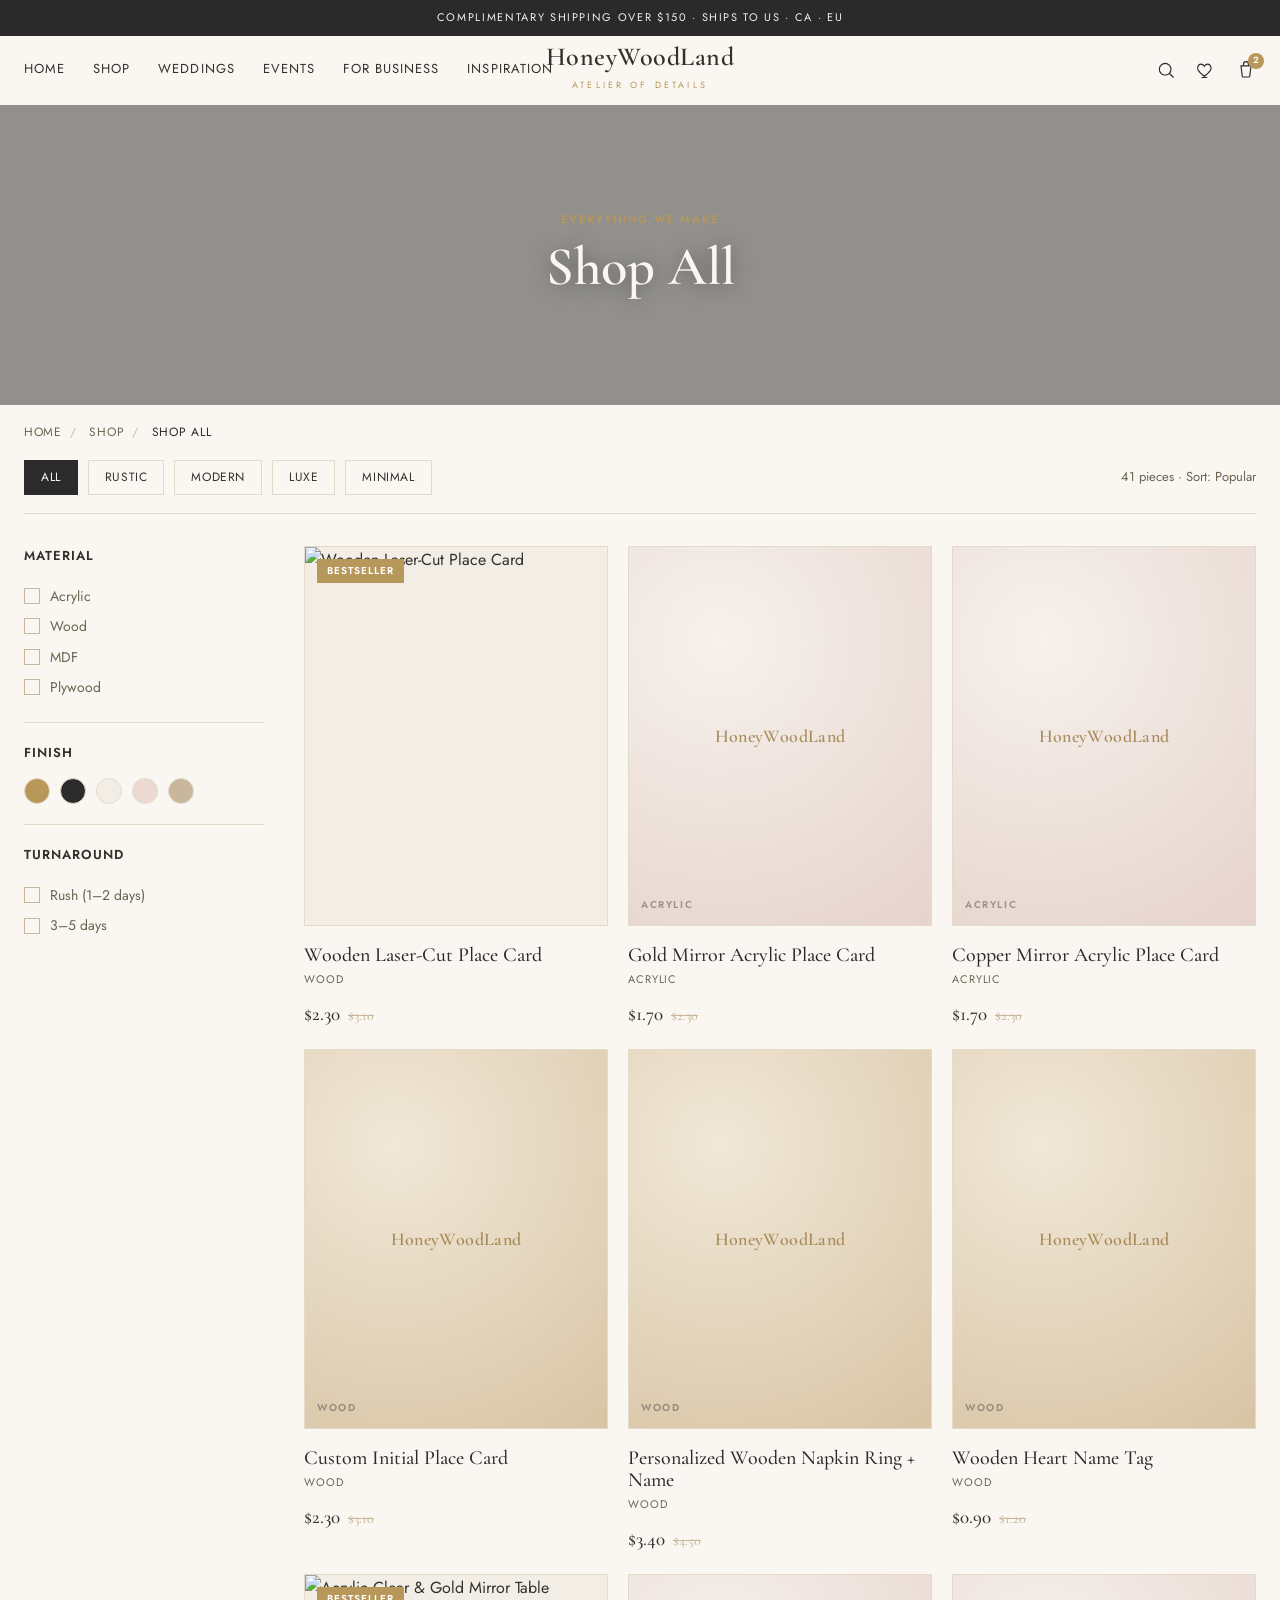
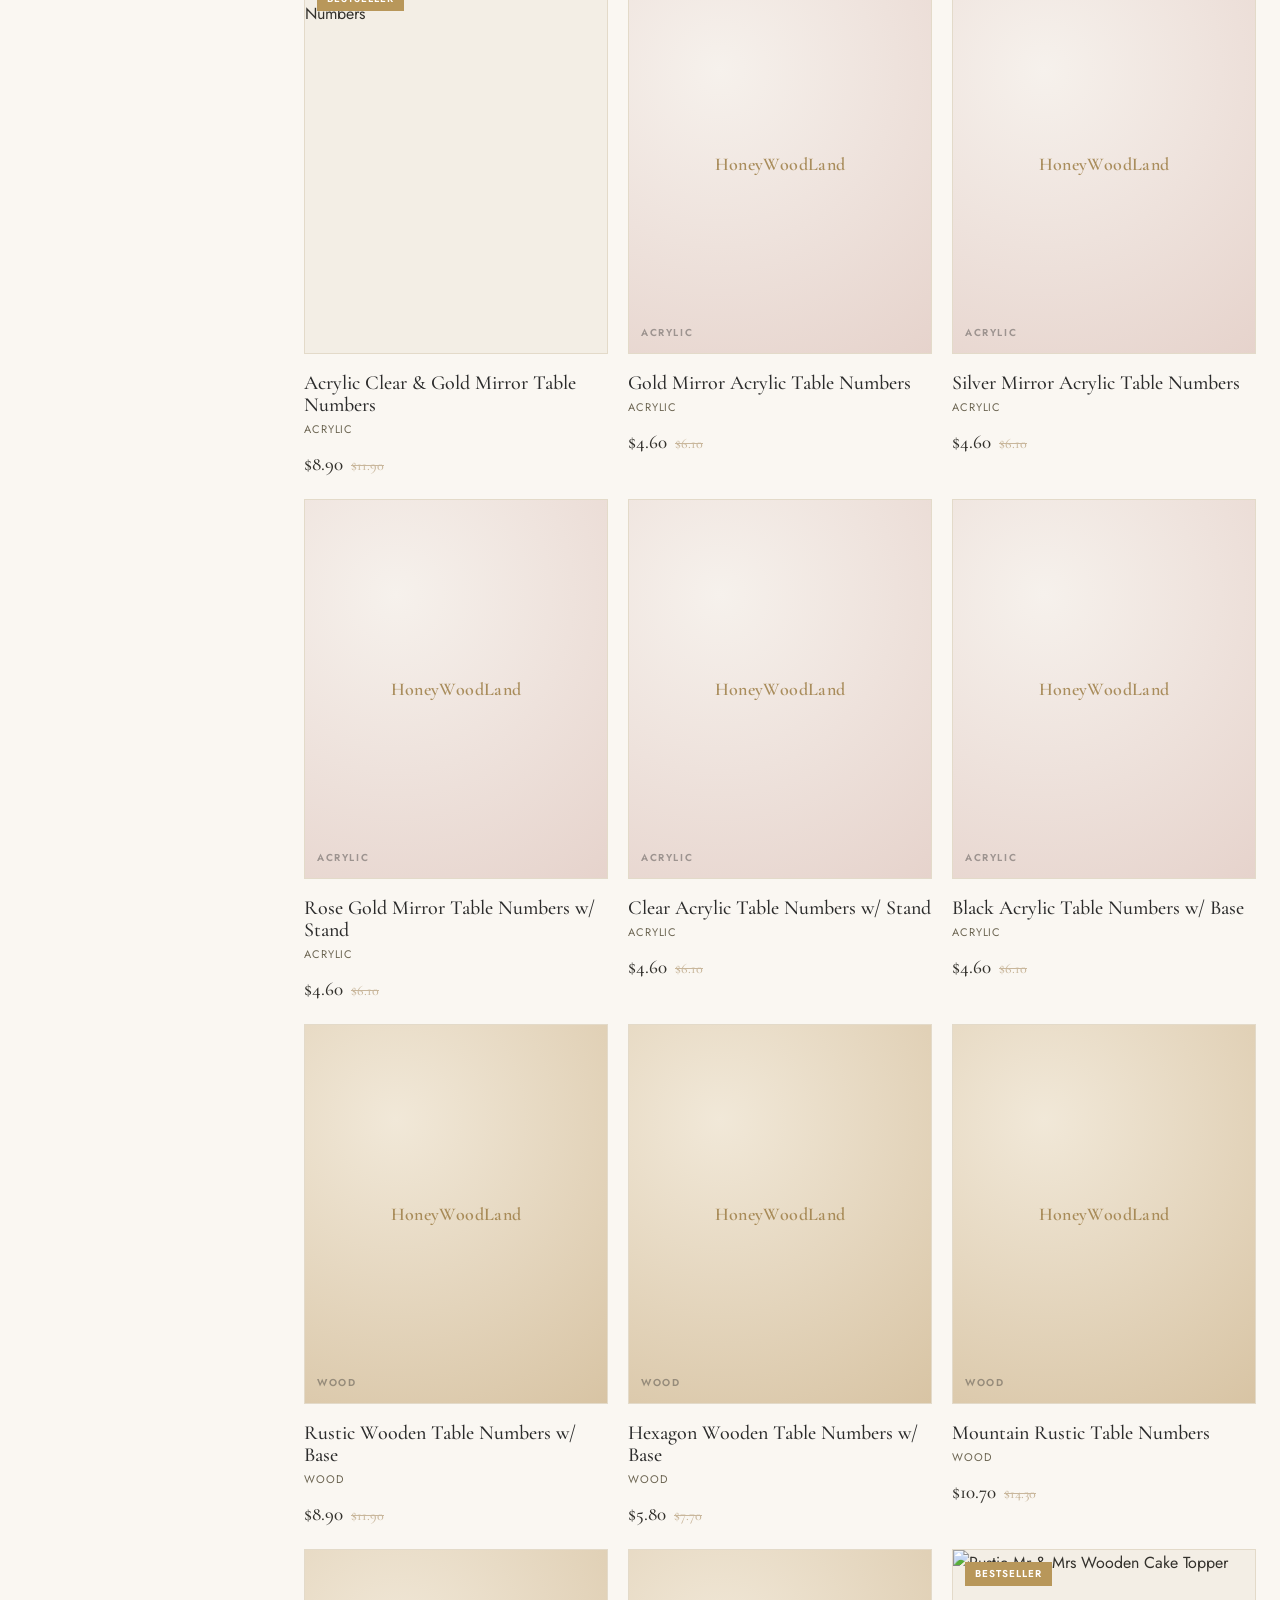
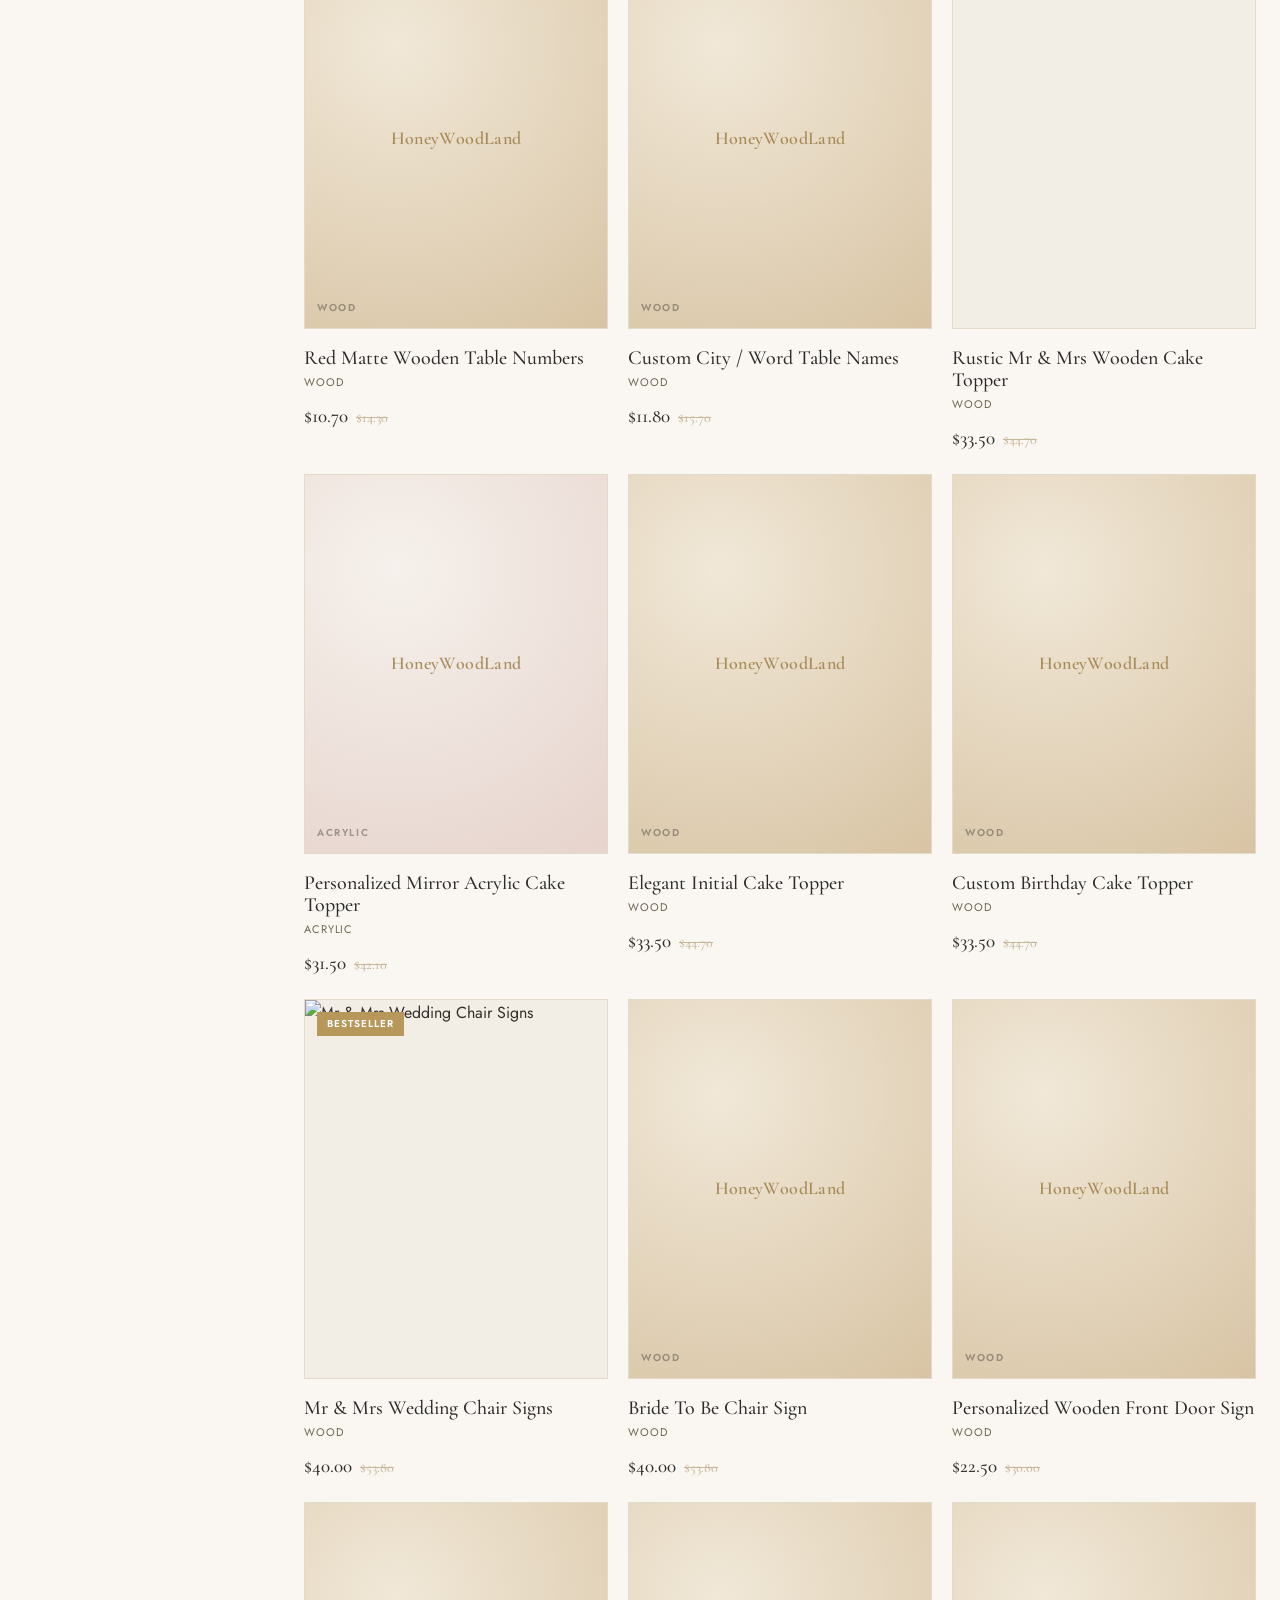
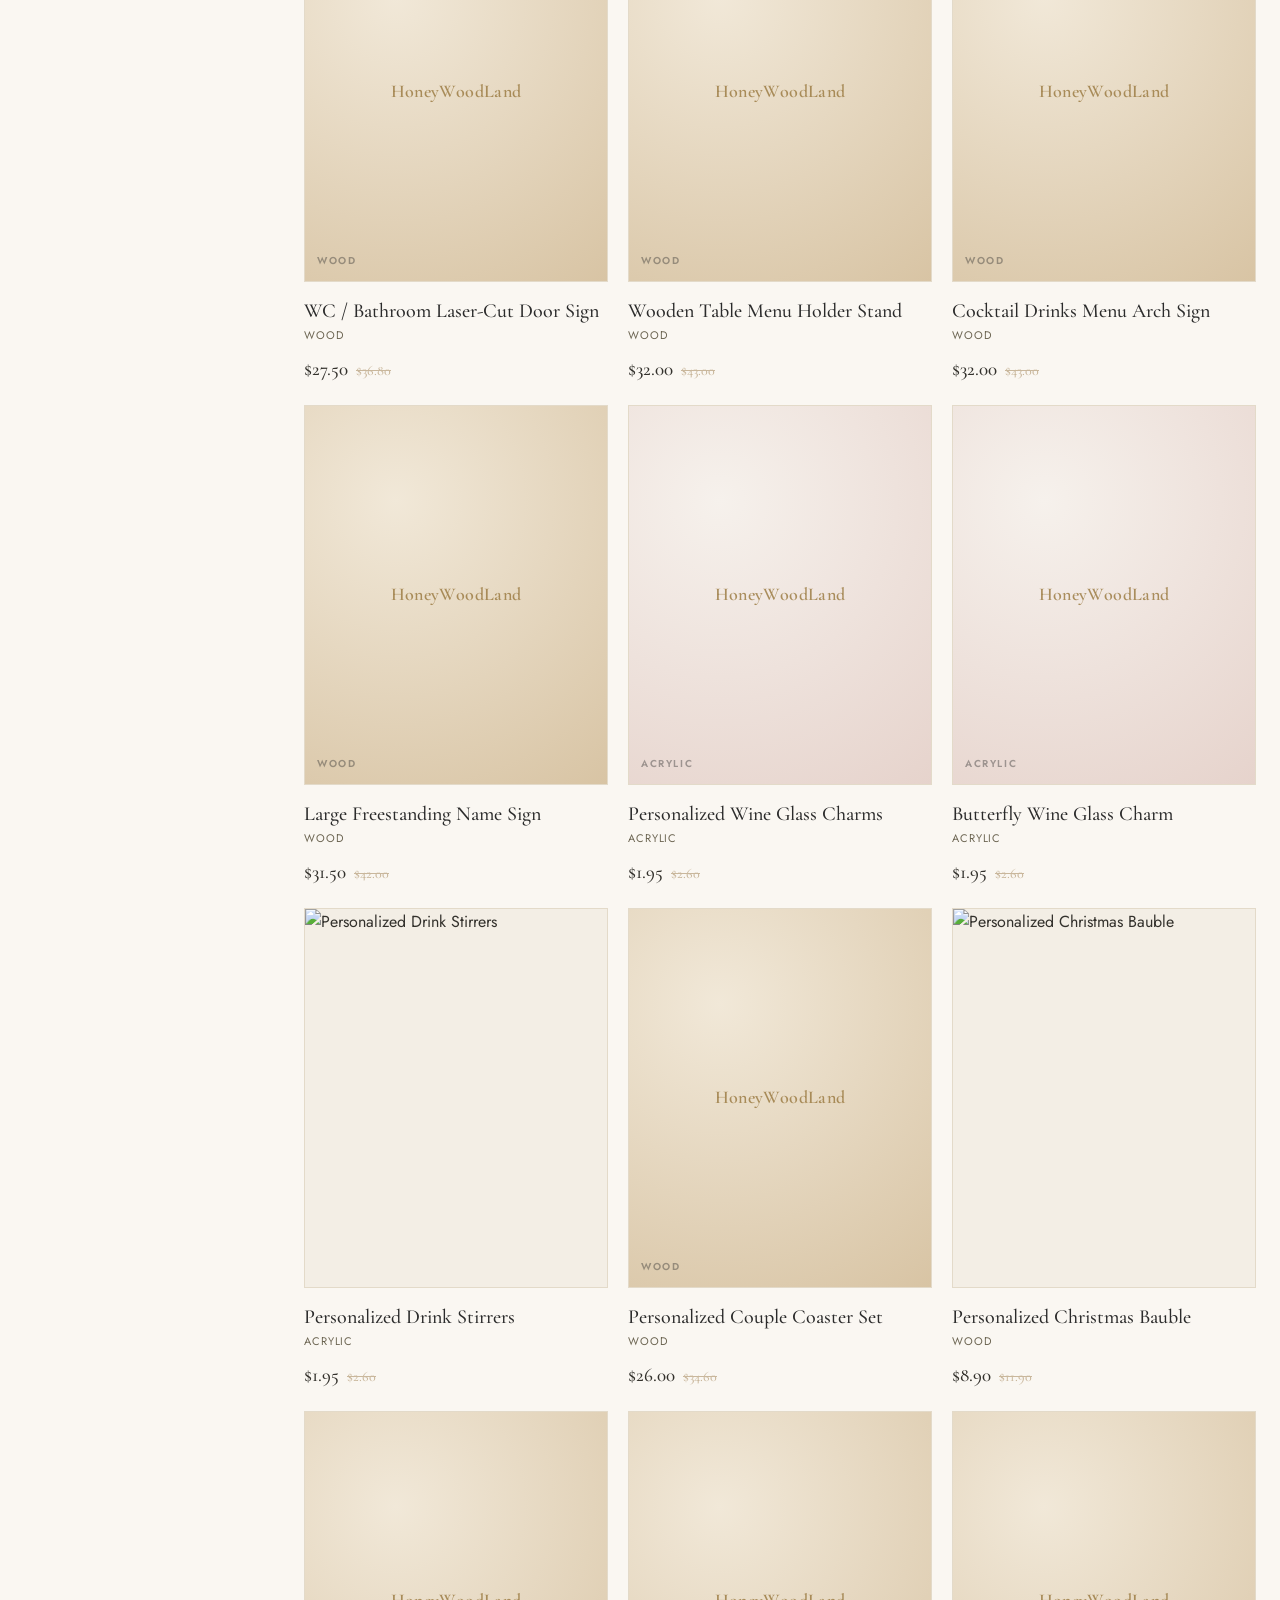
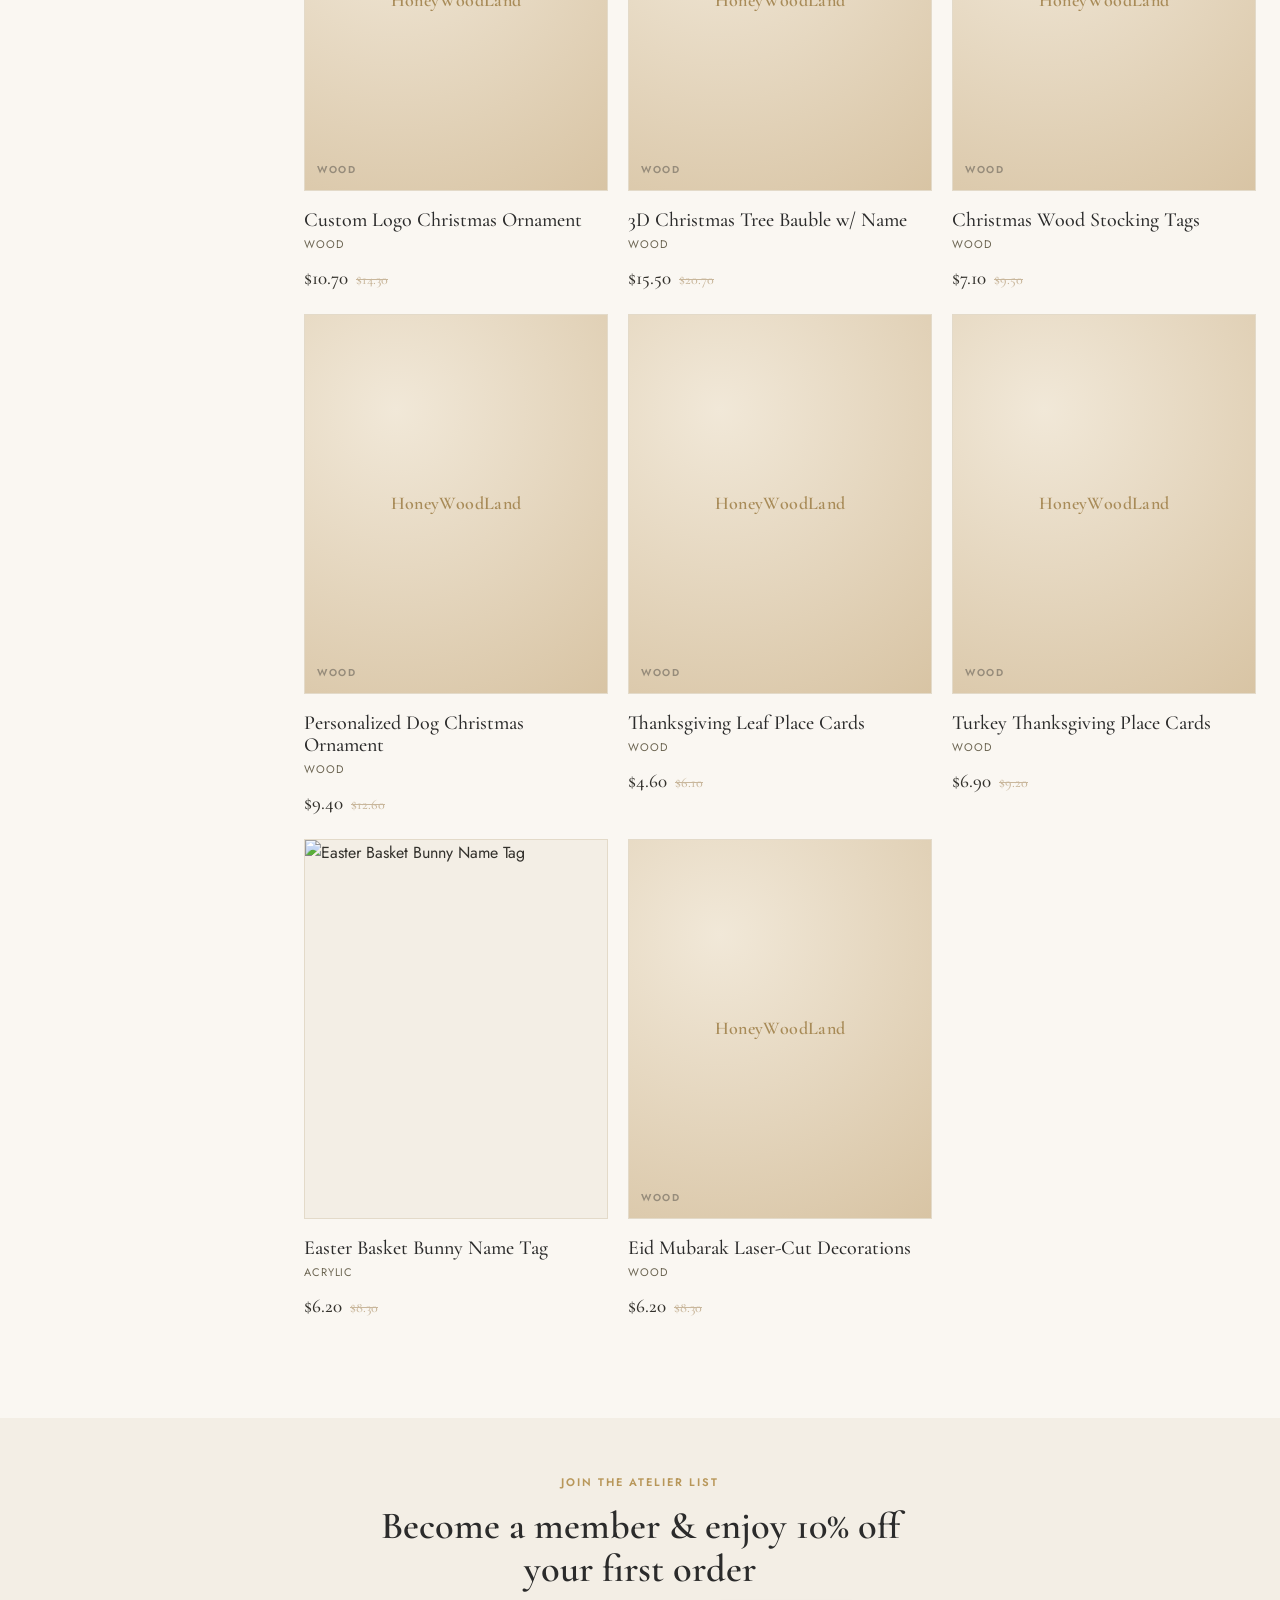
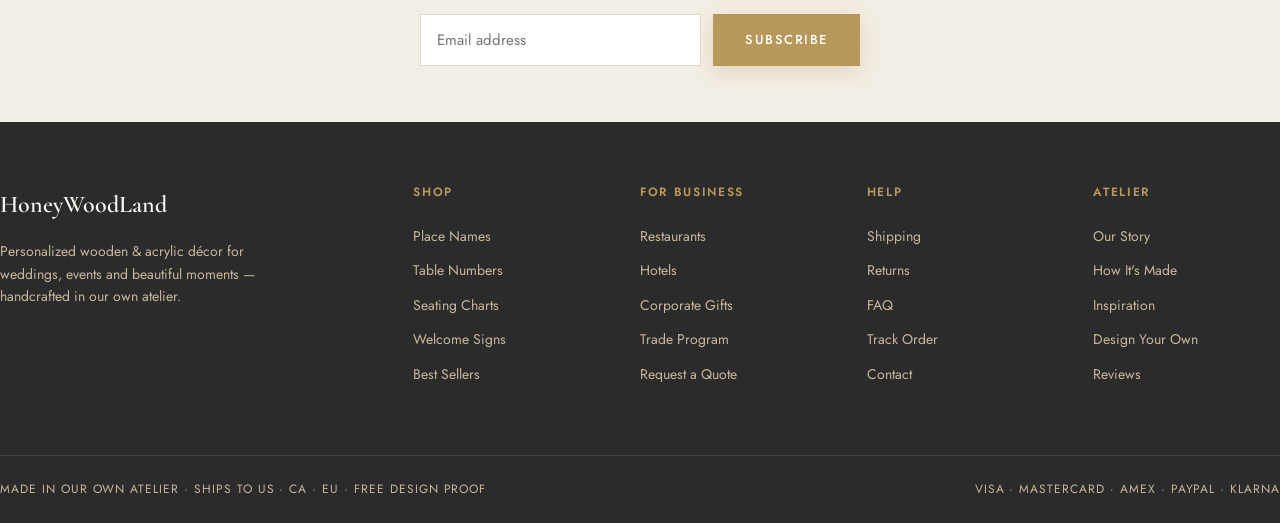
==== commit 3a38b0a9: "Category filtering via ?cat= param + linked category tiles Co-Authored-By: Claude Opus 4.8 (1M conte" ====
--- a/category.html
+++ b/category.html
@@ -122,11 +122,11 @@
 <header id="site-header"></header>
 
 <!-- CATEGORY HERO -->
-<section class="cat-hero" aria-label="Wedding Collection" style="background-image:url('https://images.unsplash.com/photo-1523438885200-e635ba2c371e?auto=format&fit=crop&w=2000&q=80')">
+<section class="cat-hero" id="catHero" aria-label="Shop" style="background-image:url('https://images.unsplash.com/photo-1523438885200-e635ba2c371e?auto=format&fit=crop&w=2000&q=80')">
   <div class="ov"></div>
   <div class="c">
-    <p class="overline" style="color:var(--gold)">The Wedding Collection</p>
-    <h1>Wedding Collection</h1>
+    <p class="overline" style="color:var(--gold)" id="catOverline">The HoneyWoodLand Collection</p>
+    <h1 id="catTitle">Shop All</h1>
   </div>
 </section>
 
@@ -134,8 +134,8 @@
   <!-- BREADCRUMB -->
   <nav class="breadcrumb" aria-label="Breadcrumb">
     <a href="index.html">Home</a><span class="sep">/</span>
-    <a href="category.html">Shop</a><span class="sep">/</span>
-    <span class="cur">Wedding Collection</span>
+    <a href="category.html">Shop</a><span class="sep" id="catCrumbSep">/</span>
+    <span class="cur" id="catCrumb">All</span>
   </nav>
 
   <!-- STYLE CHIPS + COUNT -->
@@ -190,10 +190,38 @@
   var grid = document.getElementById('catProds');
   var activeMaterials = {}; /* e.g. {Wood:true, Acrylic:true} — empty = show all */
 
+  /* cat -> human name */
+  var CAT_NAMES = {
+    'place-cards': 'Place Cards',
+    'table-numbers': 'Table Numbers',
+    'cake-toppers': 'Cake Toppers',
+    'signs': 'Signs',
+    'drink-accessories': 'Drink Accessories',
+    'christmas': 'Christmas',
+    'seasonal': 'Seasonal'
+  };
+
+  /* read ?cat= and validate against the catalog */
+  var catParam = new URLSearchParams(location.search).get('cat');
+  var activeCat = (catParam && CAT_NAMES[catParam]) ? catParam : null;
+
+  /* products restricted to the chosen category (or all) */
+  var inCategory = activeCat ? catalog.filter(function (p) { return p.cat === activeCat; }) : catalog;
+
+  /* heading / breadcrumb / title reflect the chosen category */
+  (function applyCategoryLabels() {
+    var name = activeCat ? CAT_NAMES[activeCat] : 'Shop All';
+    document.getElementById('catTitle').textContent = name;
+    document.getElementById('catHero').setAttribute('aria-label', name);
+    document.getElementById('catOverline').textContent = activeCat ? 'The HoneyWoodLand Collection' : 'Everything we make';
+    document.getElementById('catCrumb').textContent = name;
+    document.title = name + ' — Personalized Wedding & Event Décor | HoneyWoodLand';
+  })();
+
   function visibleProducts() {
     var mats = Object.keys(activeMaterials).filter(function (k) { return activeMaterials[k]; });
-    if (!mats.length) return catalog;
-    return catalog.filter(function (p) { return activeMaterials[p.material]; });
+    if (!mats.length) return inCategory;
+    return inCategory.filter(function (p) { return activeMaterials[p.material]; });
   }
 
   function renderGrid() {
--- a/assets/site.css
+++ b/assets/site.css
@@ -155,3 +155,7 @@
 .card .imgbox .ph .ph-logo{font-family:var(--serif);font-size:18px;font-weight:600;letter-spacing:.02em;color:rgba(156,125,68,.85)}
 .card .imgbox .ph .ph-mat{position:absolute;bottom:12px;left:12px;font-family:var(--sans);font-size:10px;
   font-weight:600;letter-spacing:.16em;text-transform:uppercase;color:rgba(43,43,43,.4)}
+/* real product photo fills the same card image area */
+.card .imgbox .ph-img{position:absolute;inset:0;width:100%;height:100%;object-fit:cover;
+  transition:transform .7s cubic-bezier(.22,1,.36,1)}
+.card:hover .imgbox .ph-img{transform:scale(1.04)}
